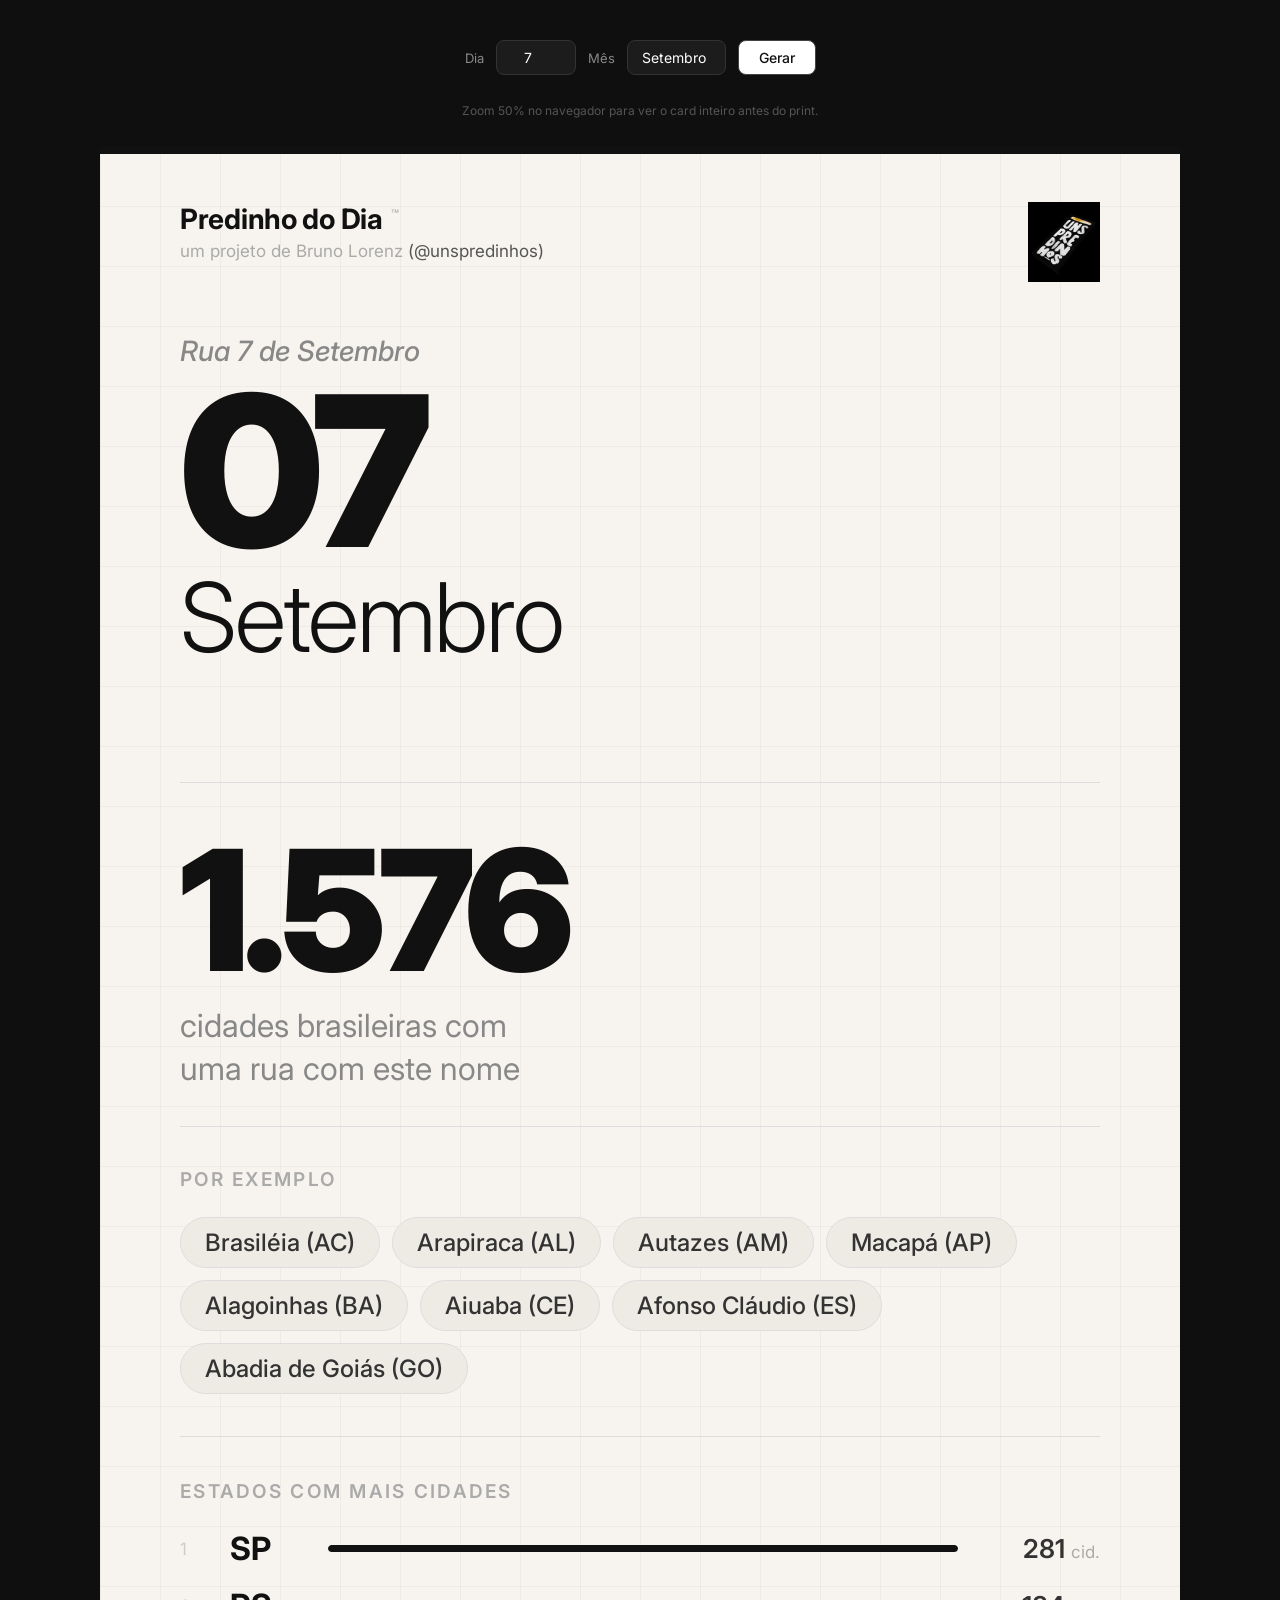
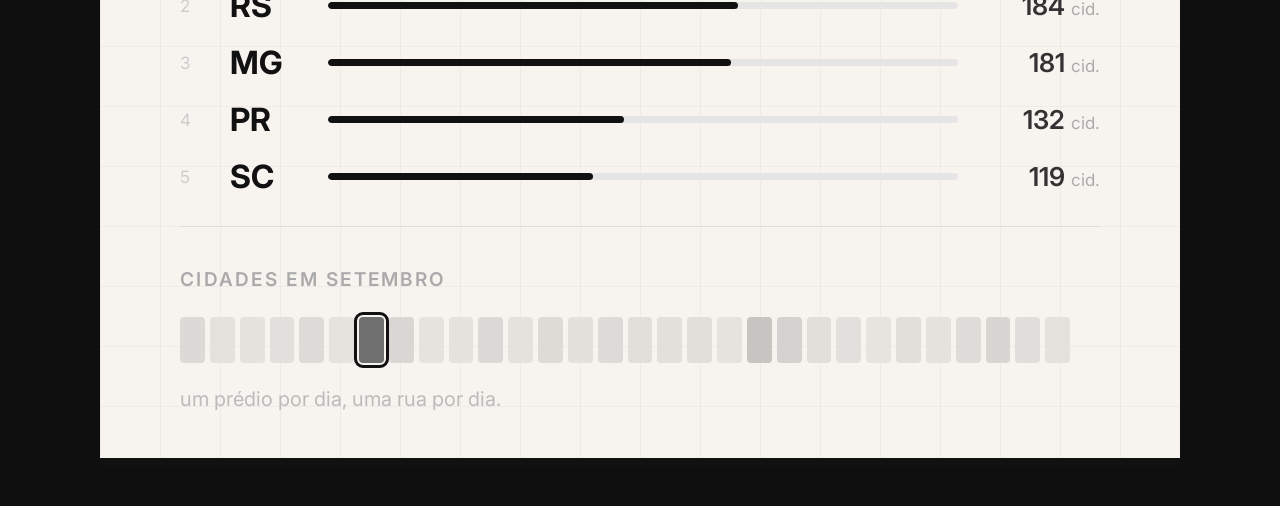
==== card/index.html @ d19208de "1ª versão do site" ====
<!DOCTYPE html>
<html lang="pt-BR">
<head>
<meta charset="UTF-8">
<meta name="viewport" content="width=device-width, initial-scale=1.0">
<title>Predinho do Dia — Card</title>
<link href="https://fonts.googleapis.com/css2?family=Inter:wght@300;400;500;600;700;900&display=swap" rel="stylesheet">
<style>
* { margin:0; padding:0; box-sizing:border-box; }
body {
  font-family: 'Inter', sans-serif;
  background: #0f0f0f;
  display: flex; flex-direction: column; align-items: center;
  padding: 40px 20px; min-height: 100vh; gap: 28px;
}
.controls {
  display: flex; gap: 12px; align-items: center; flex-wrap: wrap; justify-content: center;
}
.controls label { color: #888; font-size: 13px; }
.controls select, .controls input[type=number] {
  background: #1c1c1c; border: 1px solid #333; color: #fff;
  padding: 8px 14px; border-radius: 8px; font-size: 14px;
  font-family: 'Inter', sans-serif; cursor: pointer; appearance: none;
}
.controls input[type=number] { width: 80px; text-align: center; }
.hint { color: #555; font-size: 12px; text-align: center; }

#card {
  width: 1080px; height: 1920px;
  background: #f7f4ef;
  position: relative; overflow: hidden;
  transform-origin: top center; flex-shrink: 0;
}
#card::before {
  content: ''; position: absolute; inset: 0;
  background-image:
    linear-gradient(rgba(0,0,0,0.035) 1px, transparent 1px),
    linear-gradient(90deg, rgba(0,0,0,0.035) 1px, transparent 1px);
  background-size: 60px 60px; pointer-events: none;
}
.accent { position: absolute; left:0; right:0; height:8px; background:#111; }
.divider { position: absolute; left:80px; right:80px; height:1px; background:#ddd; }

.card-header { position: absolute; top:56px; left:80px; right:80px; }
.card-brand {
  display: flex; align-items: flex-start;
  justify-content: space-between; margin-bottom: 52px;
}
.card-brand-title { font-size:28px; font-weight:700; color:#111; letter-spacing:-0.01em; }
.card-brand-title sup { font-size:13px; font-weight:400; color:#aaa; vertical-align:super; margin-left:2px; }
.card-brand-sub { font-size:17px; font-weight:400; color:#aaa; margin-top:5px; }
.card-brand-sub span { color:#555; }
.card-logo { width:72px; height:80px; object-fit:contain; }

.card-street-name { font-size:28px; font-weight:500; font-style:italic; color:#888; margin-bottom:14px; }
.card-date-number { font-size:210px; font-weight:900; color:#111; line-height:0.85; letter-spacing:-0.04em; }
.card-date-month { font-size:96px; font-weight:300; color:#111; letter-spacing:-0.02em; line-height:1; margin-top:8px; }

.card-hero { position:absolute; left:80px; right:80px; }
.card-hero-number { font-size:168px; font-weight:900; color:#111; line-height:1; letter-spacing:-0.04em; }
.card-hero-label { font-size:32px; font-weight:400; color:#888; margin-top:10px; line-height:1.35; }

.st { font-size:19px; font-weight:600; color:#aaa; letter-spacing:0.12em; text-transform:uppercase; margin-bottom:26px; }

.card-cities { position:absolute; left:80px; right:80px; }
.card-city-tags { display:flex; flex-wrap:wrap; gap:12px; }
.card-city-tag {
  background:#eeebe4; border:1px solid #ddd; border-radius:40px;
  padding:10px 24px; font-size:24px; font-weight:500; color:#333; white-space:nowrap;
}

.card-bars { position:absolute; left:80px; right:80px; }
.card-uf-row { display:flex; align-items:center; margin-bottom:18px; gap:22px; }
.card-uf-rank { font-size:17px; font-weight:400; color:#ccc; width:28px; flex-shrink:0; }
.card-uf-name { font-size:32px; font-weight:700; color:#111; width:76px; flex-shrink:0; }
.card-uf-bar-wrap { flex:1; height:7px; background:#e5e5e5; border-radius:4px; overflow:hidden; }
.card-uf-bar { height:100%; background:#111; border-radius:4px; }
.card-uf-count { font-size:26px; font-weight:600; color:#333; width:120px; text-align:right; flex-shrink:0; }
.card-uf-unit { font-size:17px; font-weight:400; color:#aaa; }

.card-heat { position:absolute; left:80px; right:80px; }
.card-heat-grid { display:grid; gap:5px; }
.card-heat-cell { border-radius:4px; }
.card-heat-cell.today { outline:3px solid #111; outline-offset:2px; }

.card-footer {
  position:absolute; bottom:52px; left:80px; right:80px;
  display:flex; align-items:center; justify-content:space-between;
}
.card-footer-text { font-size:20px; color:#bbb; font-weight:400; line-height:1.5; }
</style>
</head>
<body>

<div class="controls">
  <label>Dia</label>
  <input type="number" id="inputDay" min="1" max="31" value="7">
  <label>Mês</label>
  <select id="inputMonth">
    <option value="1">Janeiro</option><option value="2">Fevereiro</option>
    <option value="3">Março</option><option value="4">Abril</option>
    <option value="5">Maio</option><option value="6">Junho</option>
    <option value="7">Julho</option><option value="8">Agosto</option>
    <option value="9" selected>Setembro</option><option value="10">Outubro</option>
    <option value="11">Novembro</option><option value="12">Dezembro</option>
  </select>
  <button onclick="updateCard()" style="background:#fff;border:1px solid #444;color:#111;padding:8px 20px;border-radius:8px;font-size:14px;font-family:Inter,sans-serif;cursor:pointer;font-weight:500;">Gerar</button>
</div>
<p class="hint">Zoom 50% no navegador para ver o card inteiro antes do print.</p>

<div id="card">
  <div class="accent" style="top:0;"></div>

  <div class="card-header">
    <div class="card-brand">
      <div>
        <div class="card-brand-title">Predinho do Dia <sup>™</sup></div>
        <div class="card-brand-sub">um projeto de Bruno Lorenz <span>(@unspredinhos)</span></div>
      </div>
      <img class="card-logo" src="[data-uri]" alt="logo">
    </div>
    <div class="card-street-name" id="cardStreetName"></div>
    <div class="card-date-number" id="cardDateNum">07</div>
    <div class="card-date-month" id="cardDateMonth">Setembro</div>
  </div>

  <div class="divider" style="top:636px;"></div>

  <div class="card-hero" style="top:680px;">
    <div class="card-hero-number" id="cardCities">0</div>
    <div class="card-hero-label">cidades brasileiras com<br>uma rua com este nome</div>
  </div>

  <div class="divider" style="top:980px;"></div>

  <div class="card-cities" style="top:1022px;">
    <div class="st">por exemplo</div>
    <div class="card-city-tags" id="cardCityTags"></div>
  </div>

  <div class="divider" style="top:1290px;"></div>

  <div class="card-bars" style="top:1334px;">
    <div class="st">estados com mais cidades</div>
    <div id="cardTop5"></div>
  </div>

  <div class="divider" style="top:1680px;"></div>

  <div class="card-heat" style="top:1722px;">
    <div class="st" id="cardHeatTitle"></div>
    <div class="card-heat-grid" id="cardHeat" style="grid-template-columns:repeat(31,1fr);"></div>
  </div>

  <div class="card-footer">
    <div class="card-footer-text">um prédio por dia, uma rua por dia.</div>
  </div>

  <div class="accent" style="bottom:0;"></div>
</div>

<script>
const CARD_DATA = {"days":{"01-01":{"c":162,"u":[["MG",27],["SP",17],["PA",14],["BA",12],["GO",10]],"s":["Feijó (AC)","Girau do Ponciano (AL)","Itacoatiara (AM)","Macapá (AP)","Belo Campo (BA)","Caucaia (CE)","Guarapari (ES)","Aparecida de Goiânia (GO)"]},"02-01":{"c":19,"u":[["PA",3],["PE",3],["RJ",3],["BA",2],["AL",1]],"s":["Porto de Pedras (AL)","Salvador (BA)","Serra (ES)","Aparecida de Goiânia (GO)","Aparecida do Taboado (MS)","Cuiabá (MT)","Ananindeua (PA)","Arcoverde (PE)"]},"03-01":{"c":13,"u":[["SC",3],["SP",2],["CE",1],["GO",1],["MA",1]],"s":["Jardim (CE)","Aparecida de Goiânia (GO)","São Luís (MA)","Cuiabá (MT)","Parnaíba (PI)","Santo Antônio da Platina (PR)","Rio de Janeiro (RJ)","Brusque (SC)"]},"04-01":{"c":7,"u":[["CE",1],["ES",1],["MA",1],["MT",1],["RJ",1]],"s":["Fortaleza (CE)","Vitória (ES)","São Luís (MA)","Cuiabá (MT)","Quissamã (RJ)","Santiago (RS)","Nossa Senhora do Socorro (SE)"]},"05-01":{"c":15,"u":[["RJ",3],["RS",2],["SP",2],["AM",1],["BA",1]],"s":["Manaus (AM)","Salvador (BA)","Sanclerlândia (GO)","São Luís (MA)","Belo Horizonte (MG)","Cuiabá (MT)","Arcoverde (PE)","Campos dos Goytacazes (RJ)"]},"06-01":{"c":39,"u":[["PE",5],["SC",5],["SP",5],["MG",4],["RN",4]],"s":["Arapiraca (AL)","Rio Preto da Eva (AM)","Salvador (BA)","Fortaleza (CE)","Vila Velha (ES)","Jussara (GO)","Benedito Leite (MA)","Ipatinga (MG)"]},"07-01":{"c":18,"u":[["PA",4],["SC",3],["SP",2],["BA",1],["CE",1]],"s":["Salvador (BA)","Fortaleza (CE)","Goiânia (GO)","Araxá (MG)","Barcarena (PA)","Prata (PB)","Recife (PE)","Picos (PI)"]},"08-01":{"c":11,"u":[["BA",3],["PR",2],["SC",2],["CE",1],["MT",1]],"s":["Coribe (BA)","Cruz (CE)","Cuiabá (MT)","Manoel Ribas (PR)","São Francisco de Itabapoana (RJ)","Blumenau (SC)","São Paulo (SP)"]},"09-01":{"c":21,"u":[["RJ",4],["PE",3],["BA",2],["MG",2],["PA",2]],"s":["Salvador (BA)","Guaraciaba do Norte (CE)","Vitória (ES)","São Miguel do Passa Quatro (GO)","Centralina (MG)","Cuiabá (MT)","Belém (PA)","Bezerros (PE)"]},"10-01":{"c":20,"u":[["PA",4],["BA",3],["PE",3],["SC",2],["AC",1]],"s":["Rio Branco (AC)","Buritirama (BA)","Fortaleza (CE)","Benedito Leite (MA)","São Pedro da União (MG)","Ananindeua (PA)","Conde (PB)","Jaboatão dos Guararapes (PE)"]},"11-01":{"c":7,"u":[["AM",1],["BA",1],["CE",1],["ES",1],["GO",1]],"s":["Manaus (AM)","Salvador (BA)","Santana do Cariri (CE)","Vitória (ES)","Goiânia (GO)","Várzea (PB)","São Gonçalo (RJ)"]},"12-01":{"c":17,"u":[["GO",3],["PA",2],["RJ",2],["RS",2],["SC",2]],"s":["Salvador (BA)","Aloândia (GO)","Barcarena (PA)","Recife (PE)","Japeri (RJ)","Natal (RN)","Lagoa Vermelha (RS)","Joinville (SC)"]},"13-01":{"c":9,"u":[["RS",3],["MG",2],["SP",2],["PA",1],["TO",1]],"s":["Almenara (MG)","Castanhal (PA)","Parobé (RS)","Osasco (SP)","Araguaína (TO)"]},"14-01":{"c":10,"u":[["CE",2],["AM",1],["AP",1],["BA",1],["GO",1]],"s":["Manaus (AM)","Santana (AP)","Alagoinhas (BA)","Cruz (CE)","Aparecida de Goiânia (GO)","São José da Lapa (MG)","Ananindeua (PA)","Bom Retiro (SC)"]},"15-01":{"c":22,"u":[["PE",4],["BA",3],["MG",2],["PA",2],["PB",2]],"s":["Manaus (AM)","Palmeiras (BA)","Anápolis (GO)","Lima Campos (MA)","Governador Valadares (MG)","Nova Xavantina (MT)","Belém (PA)","João Pessoa (PB)"]},"16-01":{"c":4,"u":[["BA",1],["CE",1],["GO",1],["MA",1]],"s":["Salvador (BA)","Fortaleza (CE)","Cristalina (GO)","Caxias (MA)"]},"17-01":{"c":9,"u":[["PI",2],["SC",2],["AL",1],["GO",1],["MT",1]],"s":["Maceió (AL)","Aparecida de Goiânia (GO)","Várzea Grande (MT)","Recife (PE)","Ipiranga do Piauí (PI)","Blumenau (SC)","Araguaína (TO)"]},"18-01":{"c":9,"u":[["RJ",2],["SC",2],["AM",1],["BA",1],["MA",1]],"s":["Iranduba (AM)","Salvador (BA)","São Luís (MA)","Itaguaí (RJ)","Porto Velho (RO)","Herval (RS)","Florianópolis (SC)"]},"19-01":{"c":8,"u":[["SP",2],["AM",1],["BA",1],["CE",1],["RS",1]],"s":["Manaus (AM)","Canudos (BA)","Fortaleza (CE)","Nova Roma do Sul (RS)","Criciúma (SC)","Aracaju (SE)","Praia Grande (SP)"]},"20-01":{"c":45,"u":[["SP",9],["MG",5],["PE",4],["RJ",4],["SC",4]],"s":["Rio Branco (AC)","Pindaí (BA)","Fortaleza (CE)","Vitória (ES)","Americano do Brasil (GO)","Codó (MA)","Ipatinga (MG)","Mãe do Rio (PA)"]},"21-01":{"c":7,"u":[["BA",1],["CE",1],["PE",1],["PI",1],["RN",1]],"s":["Salvador (BA)","Fortaleza (CE)","Arcoverde (PE)","Floriano (PI)","Natal (RN)","Ijuí (RS)","Pomerode (SC)"]},"22-01":{"c":7,"u":[["SP",2],["CE",1],["GO",1],["MA",1],["PA",1]],"s":["Icapuí (CE)","Quirinópolis (GO)","São Luís (MA)","Marituba (PA)","Paulo Frontin (PR)","São Paulo (SP)"]},"23-01":{"c":9,"u":[["BA",2],["AM",1],["CE",1],["GO",1],["PA",1]],"s":["Silves (AM)","Brumado (BA)","Fortaleza (CE)","Goiânia (GO)","Paragominas (PA)","Magé (RJ)","Formigueiro (RS)","Guaratinguetá (SP)"]},"24-01":{"c":18,"u":[["PI",3],["AC",2],["AM",2],["CE",2],["PA",2]],"s":["Rio Branco (AC)","Parintins (AM)","Salvador (BA)","Caucaia (CE)","Pacajá (PA)","Altos (PI)","Campos dos Goytacazes (RJ)","Porto Velho (RO)"]},"25-01":{"c":44,"u":[["SP",23],["CE",3],["SC",3],["PR",2],["RJ",2]],"s":["Rio Branco (AC)","Apuiarés (CE)","Colatina (ES)","Goiânia (GO)","Paraisópolis (MG)","Campo Grande (MS)","Belém (PA)","Cuité (PB)"]},"26-01":{"c":16,"u":[["PI",4],["PE",3],["RJ",3],["CE",1],["GO",1]],"s":["Santana do Acaraú (CE)","Aparecida de Goiânia (GO)","Altamira (PA)","Cabo de Santo Agostinho (PE)","Barra D'Alcântara (PI)","Campos dos Goytacazes (RJ)","Lajeado (RS)","Faxinal dos Guedes (SC)"]},"27-01":{"c":13,"u":[["PE",3],["RS",3],["BA",1],["CE",1],["GO",1]],"s":["Salvador (BA)","Fortaleza (CE)","Goiânia (GO)","Pedro Leopoldo (MG)","Caruaru (PE)","Valença (RJ)","Jaguarão (RS)","Blumenau (SC)"]},"28-01":{"c":10,"u":[["RS",2],["BA",1],["MG",1],["PA",1],["PB",1]],"s":["Salvador (BA)","Divinópolis (MG)","Castanhal (PA)","Puxinanã (PB)","Recife (PE)","Apucarana (PR)","São Gonçalo (RJ)","Giruá (RS)"]},"29-01":{"c":10,"u":[["SP",4],["PE",2],["BA",1],["ES",1],["PR",1]],"s":["Feira de Santana (BA)","Apiacá (ES)","Arcoverde (PE)","Piraquara (PR)","Rio de Janeiro (RJ)","Campinas (SP)"]},"30-01":{"c":2,"u":[["MG",1],["PR",1]],"s":["Governador Valadares (MG)","União da Vitória (PR)"]},"31-01":{"c":15,"u":[["RS",3],["PA",2],["PI",2],["RJ",2],["CE",1]],"s":["Fortaleza (CE)","Ivolândia (GO)","São Domingos do Maranhão (MA)","Santa Luzia (MG)","Belém (PA)","Sirinhaém (PE)","Arraial (PI)","Nova Iguaçu (RJ)"]},"01-02":{"c":9,"u":[["SE",2],["AM",1],["GO",1],["MG",1],["PE",1]],"s":["Tabatinga (AM)","Goiﾃ｢nia (GO)","Sﾃ｣o Francisco do Glﾃｳria (MG)","Arcoverde (PE)","Nova Santa Rosa (PR)","Maricﾃ｡ (RJ)","Gracho Cardoso (SE)","Assis (SP)"]},"02-02":{"c":36,"u":[["BA",5],["PA",4],["PI",4],["RJ",4],["SP",4]],"s":["Arapiraca (AL)","Candeias (BA)","Itapajﾃｩ (CE)","Vila Velha (ES)","Goiﾃ｢nia (GO)","Caxias (MA)","Governador Valadares (MG)","Ananindeua (PA)"]},"03-02":{"c":4,"u":[["AM",1],["MG",1],["PA",1],["RJ",1]],"s":["Iranduba (AM)","Guapﾃｩ (MG)","Benevides (PA)","Sﾃ｣o Pedro da Aldeia (RJ)"]},"04-02":{"c":16,"u":[["PE",5],["RJ",3],["SC",3],["SP",2],["ES",1]],"s":["Serra (ES)","Aparecida de Goiania (GO)","Arcoverde (PE)","Itaborai (RJ)","Natal (RN)","Blumenau (SC)","Dois Corregos (SP)"]},"05-02":{"c":11,"u":[["CE",2],["PE",2],["PR",2],["AM",1],["BA",1]],"s":["Manaus (AM)","Salvador (BA)","Forquilha (CE)","Alvinﾃｳpolis (MG)","Arcoverde (PE)","Clevelﾃ｢ndia (PR)","Belford Roxo (RJ)","Campinas (SP)"]},"06-02":{"c":10,"u":[["ES",2],["PE",2],["RJ",2],["RS",2],["AL",1]],"s":["Olho d'ﾃ“ua das Flores (AL)","Cariacica (ES)","Aparecida de Goiania (GO)","Arcoverde (PE)","Japeri (RJ)","Sapiranga (RS)"]},"07-02":{"c":8,"u":[["SP",4],["ES",1],["GO",1],["PE",1],["SC",1]],"s":["Cariacica (ES)","Aparecida de Goiania (GO)","Rio Formoso (PE)","Rio do Campo (SC)","Assis (SP)"]},"08-02":{"c":4,"u":[["BA",1],["MS",1],["PE",1],["SP",1]],"s":["Salvador (BA)","ﾃ“ua Clara (MS)","Recife (PE)","Santo Andrﾃｩ (SP)"]},"09-02":{"c":9,"u":[["PA",2],["RS",2],["GO",1],["PB",1],["PR",1]],"s":["Ipora (GO)","Rondon do Parﾃ｡ (PA)","Piancﾃｳ (PB)","Clevelandia (PR)","Natal (RN)","Igrejinha (RS)","Hortolandia (SP)"]},"10-02":{"c":11,"u":[["RJ",3],["SC",2],["CE",1],["GO",1],["PA",1]],"s":["Fortaleza (CE)","Niquelandia (GO)","Belem (PA)","Rio de Janeiro (RJ)","Viamao (RS)","Jose Boiteux (SC)","Cubatﾃ｣o (SP)","Sﾃ｣o Bento do Tocantins (TO)"]},"11-02":{"c":17,"u":[["PA",3],["SC",3],["PR",2],["RJ",2],["AC",1]],"s":["Rio Branco (AC)","Salvador (BA)","Campo Grande (MS)","Belem (PA)","Recife (PE)","Amarante (PI)","Araucﾃ｡ria (PR)","Rio de Janeiro (RJ)"]},"12-02":{"c":10,"u":[["PA",2],["SP",2],["AL",1],["BA",1],["RJ",1]],"s":["Olho dagua das Flores (AL)","Salvador (BA)","Belem (PA)","Rio de Janeiro (RJ)","Chapada (RS)","Taiﾃｳ (SC)","Nossa Senhora do Socorro (SE)","Campinas (SP)"]},"13-02":{"c":14,"u":[["SP",3],["BA",2],["MG",2],["RO",2],["AM",1]],"s":["Manaus (AM)","Irecﾃｪ (BA)","Vitoria (ES)","Betim (MG)","Naviraﾃｭ (MS)","Candeias do Jamari (RO)","Nossa Senhora do Socorro (SE)","Guaratingueta (SP)"]},"14-02":{"c":8,"u":[["SC",2],["AL",1],["PA",1],["RJ",1],["SE",1]],"s":["Delmiro Gouveia (AL)","Ananindeua (PA)","Niteroi (RJ)","Itapiranga (SC)","Nossa Senhora do Socorro (SE)","Torre de Pedra (SP)","Paraiso do Tocantins (TO)"]},"15-02":{"c":10,"u":[["PE",3],["SC",2],["AM",1],["BA",1],["MG",1]],"s":["Itamarati (AM)","Salvador (BA)","Santos Dumont (MG)","Alianca (PE)","Cornelio Procopio (PR)","Porto Alegre (RS)","Criciuma (SC)"]},"16-02":{"c":3,"u":[["BA",1],["MA",1],["RS",1]],"s":["Salvador (BA)","Caxias (MA)","Cachoeirinha (RS)"]},"17-02":{"c":10,"u":[["RJ",3],["SC",3],["BA",1],["ES",1],["RS",1]],"s":["Salvador (BA)","Itaguacu (ES)","Duque de Caxias (RJ)","Viamao (RS)","Iﾃｧara (SC)","Sao Bernardo do Campo (SP)"]},"18-02":{"c":13,"u":[["SP",5],["BA",2],["AC",1],["AM",1],["MA",1]],"s":["Rio Branco (AC)","Ipixuna (AM)","Boa Vista do Tupim (BA)","Codﾃｳ (MA)","Olinda (PE)","Rio de Janeiro (RJ)","Piratuba (SC)","Guarulhos (SP)"]},"19-02":{"c":13,"u":[["SP",4],["RJ",3],["RS",3],["PA",2],["BA",1]],"s":["Salvador (BA)","Belem (PA)","Belford Roxo (RJ)","Chapada (RS)","Osasco (SP)"]},"20-02":{"c":12,"u":[["PA",4],["BA",1],["GO",1],["MA",1],["PE",1]],"s":["Salvador (BA)","Itumbiara (GO)","Barreirinhas (MA)","Barcarena (PA)","Recife (PE)","Fenix (PR)","Duque de Caxias (RJ)","Dom Pedrito (RS)"]},"21-02":{"c":12,"u":[["SP",3],["PE",2],["RJ",2],["SC",2],["BA",1]],"s":["Salvador (BA)","Betim (MG)","Campina Grande (PB)","Jaboatao dos Guararapes (PE)","Nova Iguaﾃｧu (RJ)","Blumenau (SC)","Hortolﾃ｢ndia (SP)"]},"22-02":{"c":9,"u":[["SP",3],["CE",2],["AM",1],["BA",1],["MG",1]],"s":["Manaus (AM)","Salvador (BA)","Campos Sales (CE)","Andradas (MG)","Japeri (RJ)","Santa Maria da Serra (SP)"]},"23-02":{"c":2,"u":[["AM",1],["BA",1]],"s":["Manaus (AM)","Salvador (BA)"]},"24-02":{"c":31,"u":[["SP",12],["RS",6],["BA",4],["RJ",3],["MG",2]],"s":["Caraibas (BA)","Cassia (MG)","Bonito (MS)","Jaboatao dos Guararapes (PE)","Campos dos Goytacazes (RJ)","Arroio do Sal (RS)","Barretos (SP)"]},"25-02":{"c":13,"u":[["BA",4],["RS",3],["MA",2],["AC",1],["RJ",1]],"s":["Rio Branco (AC)","Dias d'avila (BA)","Pindare-Mirim (MA)","Campos dos Goytacazes (RJ)","Gravataﾃｭ (RS)","Ascurra (SC)","Sﾃ｣o Paulo (SP)"]},"26-02":{"c":4,"u":[["BA",1],["MG",1],["RJ",1],["RN",1]],"s":["Salvador (BA)","Piedade do Rio Grande (MG)","Rio de Janeiro (RJ)","Natal (RN)"]},"27-02":{"c":2,"u":[["PI",1],["SC",1]],"s":["Aroazes (PI)","Xanxerﾃｪ (SC)"]},"28-02":{"c":17,"u":[["RS",7],["SP",6],["MG",1],["PE",1],["PI",1]],"s":["Dionisio (MG)","Arcoverde (PE)","Elesbﾃ｣o Veloso (PI)","Rio de Janeiro (RJ)","Cerro Largo (RS)","Campinas (SP)"]},"29-02":{"c":3,"u":[["PI",1],["RN",1],["SC",1]],"s":["Teresina (PI)","Macaiba (RN)","Icara (SC)"]},"01-03":{"c":91,"u":[["MG",35],["RS",9],["PE",7],["RJ",7],["SP",6]],"s":["Rio Branco (AC)","Coruripe (AL)","Anori (AM)","Itabuna (BA)","Fortaleza (CE)","Vitória (ES)","Goiânia (GO)","Santa Inês (MA)"]},"02-03":{"c":14,"u":[["BA",2],["MG",2],["SC",2],["SP",2],["MA",1]],"s":["Cairu (BA)","Boa Vista do Gurupi (MA)","Betim (MG)","Campo Grande (MS)","Ananindeua (PA)","Olinda (PE)","Miguel Alves (PI)","Rio de Janeiro (RJ)"]},"03-03":{"c":17,"u":[["SP",3],["CE",2],["MG",2],["PA",2],["PE",2]],"s":["Autazes (AM)","Campos Sales (CE)","São Mateus (ES)","Carbonita (MG)","Campo Grande (MS)","Canaã dos Carajás (PA)","Goiana (PE)","Magé (RJ)"]},"04-03":{"c":11,"u":[["SP",4],["RS",2],["AC",1],["BA",1],["MG",1]],"s":["Brasiléia (AC)","Salvador (BA)","Santa Luzia (MG)","Recife (PE)","Nova Iguaçu (RJ)","Nova Hartz (RS)","Guarulhos (SP)"]},"05-03":{"c":22,"u":[["GO",5],["RJ",4],["ES",3],["RS",2],["SP",2]],"s":["Rio do Pires (BA)","Anchieta (ES)","Caiapônia (GO)","Timóteo (MG)","Canaã dos Carajás (PA)","Água Branca (PI)","Piraí do Sul (PR)","Bom Jardim (RJ)"]},"06-03":{"c":17,"u":[["CE",3],["PE",3],["MG",2],["PA",2],["SP",2]],"s":["Horizonte (CE)","Guarapari (ES)","Aparecida de Goiânia (GO)","Cruzília (MG)","Igarapé-Miri (PA)","Gameleira (PE)","Missal (PR)","Piratini (RS)"]},"07-03":{"c":14,"u":[["RS",3],["AM",2],["MG",2],["SP",2],["BA",1]],"s":["Manaus (AM)","Salvador (BA)","Caucaia (CE)","Ouro Fino (MG)","Morretes (PR)","Rio de Janeiro (RJ)","Arroio do Sal (RS)","Nossa Senhora do Socorro (SE)"]},"08-03":{"c":71,"u":[["RS",15],["SP",14],["MG",10],["SC",9],["PA",4]],"s":["Rio Branco (AC)","Arapiraca (AL)","Pintadas (BA)","Fortaleza (CE)","Cariacica (ES)","Goiânia (GO)","Bandeira do Sul (MG)","Naviraí (MS)"]},"09-03":{"c":16,"u":[["MG",3],["MA",2],["RJ",2],["RS",2],["SP",2]],"s":["Salvador (BA)","Paulino Neves (MA)","Campanha (MG)","Barcarena (PA)","Recife (PE)","Duque de Caxias (RJ)","Morro Reuter (RS)","Joinville (SC)"]},"10-03":{"c":15,"u":[["SP",4],["RJ",2],["CE",1],["GO",1],["MA",1]],"s":["Fortaleza (CE)","Anápolis (GO)","São Luís (MA)","Ouro Preto (MG)","Cuiabá (MT)","Cortês (PE)","Capitão de Campos (PI)","Morretes (PR)"]},"11-03":{"c":8,"u":[["AC",1],["MG",1],["PA",1],["PE",1],["PR",1]],"s":["Rio Branco (AC)","Januária (MG)","Canaã dos Carajás (PA)","Jupi (PE)","Maringá (PR)","Goianinha (RN)","Ibirama (SC)","Bebedouro (SP)"]},"12-03":{"c":15,"u":[["SP",4],["MG",2],["PE",2],["AM",1],["BA",1]],"s":["Manaus (AM)","Salvador (BA)","Fortaleza (CE)","Fortaleza de Minas (MG)","Olinda (PE)","Parnaíba (PI)","Natal (RN)","Rosário do Catete (SE)"]},"13-03":{"c":32,"u":[["PI",4],["SP",4],["BA",2],["MA",2],["MG",2]],"s":["Nova Olinda do Norte (AM)","Cachoeira (BA)","Vitória (ES)","Iporá (GO)","Imperatriz (MA)","Betim (MG)","Ananindeua (PA)","Recife (PE)"]},"14-03":{"c":20,"u":[["PA",9],["MA",2],["SP",2],["BA",1],["GO",1]],"s":["Salvador (BA)","Niquelândia (GO)","Santa Inês (MA)","Ladário (MS)","Primavera do Leste (MT)","Ananindeua (PA)","Recife (PE)","Foz do Iguaçu (PR)"]},"15-03":{"c":26,"u":[["PA",4],["RJ",4],["AM",2],["BA",2],["MG",2]],"s":["Coari (AM)","Paulo Afonso (BA)","Aparecida de Goiânia (GO)","São Luís (MA)","Betim (MG)","Belém (PA)","Recife (PE)","Cristalândia do Piauí (PI)"]},"16-03":{"c":14,"u":[["GO",3],["MG",3],["BA",1],["PA",1],["PE",1]],"s":["Salvador (BA)","Iporá (GO)","Betim (MG)","Bragança (PA)","Jaboatão dos Guararapes (PE)","Betânia do Piauí (PI)","Campo Mourão (PR)","Petrópolis (RJ)"]},"17-03":{"c":12,"u":[["SP",2],["AC",1],["AM",1],["GO",1],["MG",1]],"s":["Rio Branco (AC)","Manaus (AM)","Goiânia (GO)","Timóteo (MG)","Ladário (MS)","Almeirim (PA)","Arcoverde (PE)","Natal (RN)"]},"18-03":{"c":14,"u":[["PA",3],["SC",2],["SP",2],["AM",1],["BA",1]],"s":["Manaus (AM)","Salvador (BA)","Várzea Grande (MT)","Barcarena (PA)","Picuí (PB)","Recife (PE)","Tibagi (PR)","Campo Alegre (SC)"]},"19-03":{"c":49,"u":[["SP",8],["MG",7],["PA",4],["RS",4],["CE",3]],"s":["Macapá (AP)","Capela do Alto Alegre (BA)","Crateús (CE)","Alto Parnaíba (MA)","Alto Rio Doce (MG)","Confresa (MT)","Acará (PA)","Camalaú (PB)"]},"20-03":{"c":49,"u":[["RS",32],["RJ",3],["SC",3],["PA",2],["PI",2]],"s":["Rio Branco (AC)","Salvador (BA)","Goiânia (GO)","Sorriso (MT)","Belém (PA)","Miguel Alves (PI)","Congonhinhas (PR)","Campos dos Goytacazes (RJ)"]},"21-03":{"c":30,"u":[["SP",20],["BA",2],["GO",1],["MA",1],["MS",1]],"s":["Lapão (BA)","Goiânia (GO)","Alto Alegre do Pindaré (MA)","Campo Grande (MS)","Telêmaco Borba (PR)","Japeri (RJ)","Ipueira (RN)","Canoas (RS)"]},"22-03":{"c":17,"u":[["SP",4],["PA",3],["BA",2],["PE",2],["RS",2]],"s":["Manaus (AM)","Botuporã (BA)","Sooretama (ES)","Belém (PA)","Arcoverde (PE)","Campina Grande do Sul (PR)","Duque de Caxias (RJ)","Paraí (RS)"]},"23-03":{"c":10,"u":[["SC",3],["BA",1],["CE",1],["GO",1],["MA",1]],"s":["Salvador (BA)","Fortaleza (CE)","Aparecida de Goiânia (GO)","São Luís (MA)","Recife (PE)","Natal (RN)","Florianópolis (SC)","Araçatuba (SP)"]},"24-03":{"c":17,"u":[["RS",5],["CE",3],["BA",2],["SP",2],["GO",1]],"s":["Paratinga (BA)","Caucaia (CE)","Goiânia (GO)","Caxias (MA)","Além Paraíba (MG)","Parauapebas (PA)","Duque de Caxias (RJ)","Arroio Grande (RS)"]},"25-03":{"c":65,"u":[["SP",14],["CE",7],["PA",7],["RS",7],["GO",4]],"s":["Rio Branco (AC)","Campo Alegre (AL)","Manaus (AM)","Alagoinhas (BA)","Fortaleza (CE)","Cachoeiro de Itapemirim (ES)","Aparecida de Goiânia (GO)","Iturama (MG)"]},"26-03":{"c":18,"u":[["SP",7],["PE",2],["RJ",2],["RS",2],["AM",1]],"s":["Manaus (AM)","Salvador (BA)","Fortaleza (CE)","Canaã dos Carajás (PA)","Arcoverde (PE)","Nova Santa Rosa (PR)","Nova Friburgo (RJ)","Lindolfo Collor (RS)"]},"27-03":{"c":15,"u":[["SP",5],["PA",2],["CE",1],["MA",1],["MG",1]],"s":["Fortaleza (CE)","Poção de Pedras (MA)","Estrela do Indaiá (MG)","Ananindeua (PA)","Olinda (PE)","Rio de Janeiro (RJ)","Touros (RN)","Canoas (RS)"]},"28-03":{"c":14,"u":[["RS",3],["SP",3],["PA",2],["RJ",2],["BA",1]],"s":["Salvador (BA)","Fortaleza (CE)","Tangará da Serra (MT)","Belém (PA)","Barras (PI)","Campos dos Goytacazes (RJ)","Canoas (RS)","Dobrada (SP)"]},"29-03":{"c":15,"u":[["SP",3],["GO",2],["SC",2],["AL",1],["AM",1]],"s":["Maceió (AL)","Manaus (AM)","Salvador (BA)","Fortaleza (CE)","Aparecida de Goiânia (GO)","Monte Sião (MG)","Curitiba (PR)","São João de Meriti (RJ)"]},"30-03":{"c":18,"u":[["BA",3],["GO",2],["MG",2],["SC",2],["SP",2]],"s":["Luís Eduardo Magalhães (BA)","Fortaleza (CE)","Aparecida de Goiânia (GO)","Pinheiro (MA)","Januária (MG)","Benevides (PA)","Catende (PE)","Marechal Cândido Rondon (PR)"]},"31-03":{"c":256,"u":[["SP",43],["MG",25],["SC",19],["BA",18],["PA",18]],"s":["Rio Branco (AC)","Arapiraca (AL)","Barreirinha (AM)","Macapá (AP)","Alcobaça (BA)","Alto Santo (CE)","Cariacica (ES)","Bela Vista de Goiás (GO)"]},"01-04":{"c":57,"u":[["MG",6],["PA",6],["RJ",5],["RS",5],["BA",4]],"s":["Rio Branco (AC)","Manaus (AM)","Barreiras (BA)","Fortaleza (CE)","Vila Velha (ES)","Aragoiânia (GO)","São Luís (MA)","Bambuí (MG)"]},"02-04":{"c":31,"u":[["MG",4],["SP",4],["PR",3],["CE",2],["GO",2]],"s":["Rio Branco (AC)","Fortaleza (CE)","Brasília (DF)","Anápolis (GO)","Bom Jesus das Selvas (MA)","Betim (MG)","Campo Grande (MS)","Ananindeua (PA)"]},"03-04":{"c":17,"u":[["SP",4],["RS",3],["GO",2],["MG",2],["SC",2]],"s":["Macapá (AP)","Salvador (BA)","Fortaleza (CE)","Vitória (ES)","Aurilândia (GO)","Araguari (MG)","Arroio Grande (RS)","Araranguá (SC)"]},"04-04":{"c":21,"u":[["SP",4],["PA",3],["GO",2],["RS",2],["AM",1]],"s":["Manaus (AM)","Pindaí (BA)","Maracanaú (CE)","Presidente Kennedy (ES)","Aparecida de Goiânia (GO)","Inocência (MS)","Novo Progresso (PA)","Coremas (PB)"]},"05-04":{"c":19,"u":[["PA",4],["SC",3],["BA",2],["RS",2],["TO",2]],"s":["Manaus (AM)","Anagé (BA)","Santa Inês (MA)","Contagem (MG)","Belém (PA)","Dom Expedito Lopes (PI)","Campo Magro (PR)","Porto Velho (RO)"]},"06-04":{"c":11,"u":[["ES",2],["MG",2],["BA",1],["CE",1],["MA",1]],"s":["Boquira (BA)","Cruz (CE)","Linhares (ES)","São Luís (MA)","Ibiraci (MG)","Santarém (PA)","Nova Iguaçu (RJ)","Indaial (SC)"]},"07-04":{"c":62,"u":[["SP",17],["SC",8],["BA",7],["MG",7],["RS",6]],"s":["Manaus (AM)","Canudos (BA)","Fortaleza (CE)","Vitória (ES)","Luziânia (GO)","Belo Horizonte (MG)","Bonito (MS)","Brasil Novo (PA)"]},"08-04":{"c":19,"u":[["SP",4],["RS",3],["BA",2],["MS",2],["RJ",2]],"s":["Maceió (AL)","Caém (BA)","Fortaleza (CE)","Corguinho (MS)","Cuiabá (MT)","Belém (PA)","Caaporã (PB)","Marechal Cândido Rondon (PR)"]},"09-04":{"c":25,"u":[["SC",5],["MG",3],["SP",3],["ES",2],["PE",2]],"s":["Manaus (AM)","Ecoporanga (ES)","Paulino Neves (MA)","Carrancas (MG)","Várzea Grande (MT)","Castanhal (PA)","João Pessoa (PB)","Arcoverde (PE)"]},"10-04":{"c":30,"u":[["RS",8],["SP",5],["BA",2],["ES",2],["GO",2]],"s":["Palmeira dos Índios (AL)","Camaçari (BA)","Fortaleza (CE)","Baixo Guandu (ES)","Aparecida de Goiânia (GO)","Betim (MG)","Marechal Cândido Rondon (PR)","Angra dos Reis (RJ)"]},"11-04":{"c":19,"u":[["RS",5],["CE",2],["MG",2],["PE",2],["SC",2]],"s":["Manaus (AM)","Campos Sales (CE)","Belo Horizonte (MG)","Coxim (MS)","Sirinhaém (PE)","São João da Canabrava (PI)","Ampére (PR)","Nova Iguaçu (RJ)"]},"12-04":{"c":18,"u":[["RS",6],["BA",2],["MG",2],["RJ",2],["AC",1]],"s":["Rio Branco (AC)","Santana (AP)","Mundo Novo (BA)","Fortaleza (CE)","Aparecida de Goiânia (GO)","Juatuba (MG)","Bonito (PE)","Quatis (RJ)"]},"13-04":{"c":17,"u":[["SP",3],["CE",2],["ES",2],["RJ",2],["RS",2]],"s":["Salvador (BA)","Caucaia (CE)","Conceição da Barra (ES)","Goiânia (GO)","Campo Grande (MS)","Pacajá (PA)","Toledo (PR)","Belford Roxo (RJ)"]},"14-04":{"c":25,"u":[["SP",6],["MA",3],["RJ",3],["MG",2],["PA",2]],"s":["Baturité (CE)","Linhares (ES)","Inhumas (GO)","Codó (MA)","Divinópolis (MG)","Belém (PA)","Floriano (PI)","Mangaratiba (RJ)"]},"15-04":{"c":12,"u":[["RS",3],["SC",2],["BA",1],["CE",1],["MG",1]],"s":["Salvador (BA)","Fortaleza (CE)","Belo Horizonte (MG)","Itupiranga (PA)","Recife (PE)","Volta Redonda (RJ)","Rodeio Bonito (RS)","Indaial (SC)"]},"16-04":{"c":16,"u":[["RS",5],["SP",3],["PA",2],["BA",1],["ES",1]],"s":["Salvador (BA)","Cariacica (ES)","Barcarena (PA)","Ipojuca (PE)","Maringá (PR)","Itaguaí (RJ)","Boa Vista do Cadeado (RS)","Itaiópolis (SC)"]},"17-04":{"c":15,"u":[["RS",4],["SP",3],["PA",2],["ES",1],["MA",1]],"s":["Conceição da Barra (ES)","Imperatriz (MA)","Belém (PA)","Cabedelo (PB)","Nova Iguaçu (RJ)","Porto Velho (RO)","Arroio do Padre (RS)","Joinville (SC)"]},"18-04":{"c":15,"u":[["SP",5],["BA",2],["MG",2],["SC",2],["AM",1]],"s":["Rio Preto da Eva (AM)","Antônio Cardoso (BA)","Vitória (ES)","Santa Luzia (MG)","Castanhal (PA)","Jaboatão dos Guararapes (PE)","Indaial (SC)","Bilac (SP)"]},"19-04":{"c":57,"u":[["PA",6],["RS",6],["SP",6],["AM",4],["ES",4]],"s":["Benjamin Constant (AM)","Luís Eduardo Magalhães (BA)","Fortaleza (CE)","Cariacica (ES)","Carutapera (MA)","Ipatinga (MG)","Angélica (MS)","Várzea Grande (MT)"]},"20-04":{"c":20,"u":[["MG",5],["PA",4],["SP",3],["PB",2],["CE",1]],"s":["Fortaleza (CE)","Goiânia (GO)","Lagoa Santa (MG)","Ananindeua (PA)","Campina Grande (PB)","Angelim (PE)","Santo Antônio da Platina (PR)","Rio de Janeiro (RJ)"]},"21-04":{"c":494,"u":[["SP",87],["MG",73],["RS",56],["GO",35],["PR",35]],"s":["Mâncio Lima (AC)","Arapiraca (AL)","Autazes (AM)","Santana (AP)","Alagoinhas (BA)","Bela Cruz (CE)","Alegre (ES)","Anápolis (GO)"]},"22-04":{"c":71,"u":[["SP",12],["BA",7],["SC",6],["GO",5],["PA",5]],"s":["Coari (AM)","Eunápolis (BA)","Barbalha (CE)","Linhares (ES)","Anápolis (GO)","Formosa da Serra Negra (MA)","Campo Belo (MG)","Campo Grande (MS)"]},"23-04":{"c":22,"u":[["RJ",4],["BA",3],["PA",3],["RS",2],["SP",2]],"s":["Floresta Azul (BA)","Fortaleza (CE)","Vitória (ES)","Goiânia (GO)","São Luís (MA)","Governador Valadares (MG)","Ponta Porã (MS)","Ananindeua (PA)"]},"24-04":{"c":16,"u":[["SP",5],["SC",4],["AL",3],["PI",1],["PR",1]],"s":["Coité do Nóia (AL)","Teresina (PI)","Querência do Norte (PR)","São João de Meriti (RJ)","Novo Cabrais (RS)","Indaial (SC)","Bragança Paulista (SP)"]},"25-04":{"c":22,"u":[["RS",4],["SP",4],["CE",2],["GO",2],["PA",2]],"s":["Pindaí (BA)","Fortaleza (CE)","Vitória (ES)","Aparecida de Goiânia (GO)","Imperatriz (MA)","Várzea Grande (MT)","Curuá (PA)","Ipubi (PE)"]},"26-04":{"c":19,"u":[["SC",5],["SP",4],["MG",2],["RS",2],["BA",1]],"s":["Salvador (BA)","Vitória (ES)","Betim (MG)","Várzea Grande (MT)","Francisco Macedo (PI)","Cruzeiro do Iguaçu (PR)","Magé (RJ)","Igrejinha (RS)"]},"27-04":{"c":10,"u":[["MG",2],["RS",2],["SP",2],["GO",1],["PA",1]],"s":["Santa Tereza de Goiás (GO)","Alfredo Vasconcelos (MG)","Belém (PA)","Olinda (PE)","Nova Iguaçu (RJ)","Palmares do Sul (RS)","São Bernardo do Campo (SP)"]},"28-04":{"c":17,"u":[["MG",4],["SP",3],["AC",2],["MA",2],["SC",2]],"s":["Capixaba (AC)","Salvador (BA)","Morros (MA)","Caratinga (MG)","Brasil Novo (PA)","Recife (PE)","Petrópolis (RJ)","Imbituba (SC)"]},"29-04":{"c":33,"u":[["PI",7],["RS",7],["GO",5],["SP",4],["PB",3]],"s":["Alcobaça (BA)","Aparecida de Goiânia (GO)","Bela Vista de Minas (MG)","Belém (PA)","Baraúna (PB)","Baixa Grande do Ribeiro (PI)","Guaratuba (PR)","Rio de Janeiro (RJ)"]},"30-04":{"c":15,"u":[["BA",2],["AM",1],["CE",1],["GO",1],["MA",1]],"s":["Manaus (AM)","Salvador (BA)","Fortaleza (CE)","Aparecida de Goiânia (GO)","São Luís (MA)","Cuiabá (MT)","Ponta de Pedras (PA)","Arcoverde (PE)"]},"01-05":{"c":622,"u":[["SP",95],["MG",89],["RS",59],["PR",53],["SC",43]],"s":["Rio Branco (AC)","Coruripe (AL)","Autazes (AM)","Macapá (AP)","América Dourada (BA)","Aiuaba (CE)","Apiacá (ES)","Abadiânia (GO)"]},"02-05":{"c":31,"u":[["RS",4],["BA",3],["RJ",3],["MA",2],["MS",2]],"s":["Rio Branco (AC)","Maceió (AL)","Manaus (AM)","Camaçari (BA)","Fortaleza (CE)","Uruaçu (GO)","São Bento (MA)","Betim (MG)"]},"03-05":{"c":133,"u":[["RS",30],["SP",18],["MG",12],["SC",11],["PA",7]],"s":["Rio Branco (AC)","Maceió (AL)","Manaus (AM)","Barra (BA)","Croatá (CE)","Brejetuba (ES)","Aparecida de Goiânia (GO)","Araioses (MA)"]},"04-05":{"c":16,"u":[["RJ",4],["RS",3],["MG",2],["PR",2],["SC",2]],"s":["Porto Seguro (BA)","Fortaleza (CE)","Belo Horizonte (MG)","Belterra (PA)","Chopinzinho (PR)","Campos dos Goytacazes (RJ)","General Câmara (RS)","Araranguá (SC)"]},"05-05":{"c":32,"u":[["SP",5],["MG",3],["PE",3],["RS",3],["BA",2]],"s":["Rio Branco (AC)","Feira de Santana (BA)","Fortaleza (CE)","Cariacica (ES)","Aparecida de Goiânia (GO)","São Luís (MA)","Araguari (MG)","Coxim (MS)"]},"06-05":{"c":19,"u":[["RS",5],["PA",2],["SC",2],["SP",2],["AC",1]],"s":["Rio Branco (AC)","Manaus (AM)","Serrolândia (BA)","Itapuranga (GO)","Barreirinhas (MA)","Estrela do Indaiá (MG)","Belém (PA)","Japeri (RJ)"]},"07-05":{"c":24,"u":[["RJ",6],["SC",5],["SP",3],["MG",2],["AL",1]],"s":["Pilar (AL)","Manaus (AM)","Salvador (BA)","Fortaleza (CE)","Serra (ES)","Goiânia (GO)","Monte Belo (MG)","Terra Santa (PA)"]},"08-05":{"c":51,"u":[["SP",11],["RJ",8],["MG",5],["PA",4],["PE",4]],"s":["Rio Branco (AC)","Barreiras (BA)","Fortaleza (CE)","Goiânia (GO)","Araguari (MG)","Iguatemi (MS)","Cuiabá (MT)","Belterra (PA)"]},"09-05":{"c":24,"u":[["RS",10],["BA",3],["MS",3],["SC",3],["MA",1]],"s":["Capim Grosso (BA)","João Lisboa (MA)","Belo Horizonte (MG)","Campo Grande (MS)","Sorriso (MT)","Curionópolis (PA)","Jaboatão dos Guararapes (PE)","Candelária (RS)"]},"10-05":{"c":46,"u":[["PA",10],["SP",7],["CE",4],["MG",4],["SC",4]],"s":["Tefé (AM)","João Dourado (BA)","Crato (CE)","Aracruz (ES)","Contagem (MG)","Campo Grande (MS)","Luciara (MT)","Ananindeua (PA)"]},"11-05":{"c":26,"u":[["RS",4],["GO",3],["SP",3],["BA",2],["ES",2]],"s":["Manaus (AM)","Feira de Santana (BA)","Barroquinha (CE)","Serra (ES)","Aparecida de Goiânia (GO)","Carutapera (MA)","Bandeirantes (MS)","Cuiabá (MT)"]},"12-05":{"c":40,"u":[["RS",11],["BA",4],["MG",4],["SC",4],["CE",3]],"s":["Ibipeba (BA)","Fortaleza (CE)","Catalão (GO)","Sucupira do Norte (MA)","Bela Vista de Minas (MG)","Campo Grande (MS)","Primavera do Leste (MT)","Curuá (PA)"]},"13-05":{"c":851,"u":[["SP",174],["MG",121],["RS",86],["PR",50],["BA",49]],"s":["Brasiléia (AC)","Arapiraca (AL)","Benjamin Constant (AM)","Alagoinhas (BA)","Aracati (CE)","Brasília (DF)","Aracruz (ES)","Abadiânia (GO)"]},"14-05":{"c":25,"u":[["BA",4],["PA",3],["ES",2],["GO",2],["MS",2]],"s":["Parintins (AM)","Condeúba (BA)","Fortaleza (CE)","São Gabriel da Palha (ES)","Goiânia (GO)","São Luís (MA)","Governador Valadares (MG)","Glória de Dourados (MS)"]},"15-05":{"c":29,"u":[["RS",5],["MG",4],["PA",4],["AM",2],["PR",2]],"s":["Atalaia do Norte (AM)","Salvador (BA)","Aparecida de Goiânia (GO)","Berilo (MG)","Água Clara (MS)","Várzea Grande (MT)","Barcarena (PA)","Bertolínia (PI)"]},"16-05":{"c":14,"u":[["RJ",3],["AL",2],["GO",2],["SC",2],["AM",1]],"s":["Coruripe (AL)","Manaus (AM)","Goiânia (GO)","São João Nepomuceno (MG)","João Pessoa (PB)","Rio de Janeiro (RJ)","Parnamirim (RN)","Campo Erê (SC)"]},"17-05":{"c":12,"u":[["BA",2],["GO",2],["SP",2],["MT",1],["PA",1]],"s":["Salvador (BA)","Goiânia (GO)","Nova Xavantina (MT)","Santarém (PA)","Castro (PR)","Japeri (RJ)","Santa Maria (RS)","Biguaçu (SC)"]},"18-05":{"c":10,"u":[["SP",2],["BA",1],["MG",1],["MS",1],["PB",1]],"s":["Salvador (BA)","Betim (MG)","Ponta Porã (MS)","João Pessoa (PB)","Arcoverde (PE)","Rio de Janeiro (RJ)","Bagé (RS)","Aracaju (SE)"]},"19-05":{"c":29,"u":[["SP",10],["BA",3],["MG",3],["RJ",3],["AP",1]],"s":["Santana (AP)","Barreiras (BA)","Vitória (ES)","Alto Parnaíba (MA)","Itamonte (MG)","Belém (PA)","João Pessoa (PB)","Lajedo (PE)"]},"20-05":{"c":21,"u":[["SP",5],["RJ",4],["RS",4],["CE",2],["SC",2]],"s":["Salvador (BA)","Fortaleza (CE)","Venda Nova do Imigrante (ES)","Campo Alegre de Goiás (GO)","Betim (MG)","Campos dos Goytacazes (RJ)","Estrela (RS)","Morro da Fumaça (SC)"]},"21-05":{"c":12,"u":[["RS",2],["SP",2],["AL",1],["AM",1],["BA",1]],"s":["Arapiraca (AL)","Manaus (AM)","Salvador (BA)","Francisco Badaró (MG)","Itabaiana (PB)","Recife (PE)","Porto Velho (RO)","Marau (RS)"]},"22-05":{"c":28,"u":[["MG",6],["BA",2],["CE",2],["PA",2],["PB",2]],"s":["Rio Branco (AC)","Cajueiro (AL)","Manaus (AM)","Salvador (BA)","Pires Ferreira (CE)","Iconha (ES)","Extrema (MG)","Concórdia do Pará (PA)"]},"23-05":{"c":47,"u":[["SP",21],["ES",8],["BA",4],["RJ",3],["RS",3]],"s":["Belmonte (BA)","Caucaia (CE)","Aracruz (ES)","Belo Horizonte (MG)","Trairão (PA)","Arcoverde (PE)","Rio das Ostras (RJ)","Nova Bassano (RS)"]},"24-05":{"c":88,"u":[["RS",19],["SP",19],["CE",6],["PR",6],["RJ",6]],"s":["Matriz de Camaragibe (AL)","Manaus (AM)","Alagoinhas (BA)","Camocim (CE)","Cariacica (ES)","Amorinópolis (GO)","Duque Bacelar (MA)","Brazópolis (MG)"]},"25-05":{"c":24,"u":[["BA",4],["SC",4],["RS",3],["SP",3],["PE",2]],"s":["Canavieiras (BA)","Fortaleza (CE)","Vitória (ES)","Goiânia (GO)","São Luís (MA)","Teófilo Otoni (MG)","Belém (PA)","Arcoverde (PE)"]},"26-05":{"c":14,"u":[["SC",3],["CE",2],["PE",2],["RS",2],["BA",1]],"s":["Barreiras (BA)","Horizonte (CE)","Conceição da Barra (ES)","Camaragibe (PE)","Campos dos Goytacazes (RJ)","Arroio do Sal (RS)","Agronômica (SC)","São Bernardo do Campo (SP)"]},"27-05":{"c":14,"u":[["BA",2],["RJ",2],["RS",2],["SC",2],["CE",1]],"s":["Feira de Santana (BA)","Fortim (CE)","Vitória (ES)","São José da Lapa (MG)","Novo Progresso (PA)","Tabira (PE)","Nova Iguaçu (RJ)","Guarani das Missões (RS)"]},"28-05":{"c":11,"u":[["MA",2],["RS",2],["SP",2],["BA",1],["CE",1]],"s":["Salvador (BA)","Orós (CE)","Amapá do Maranhão (MA)","Barcarena (PA)","Irati (PR)","Volta Redonda (RJ)","Passo Fundo (RS)","Guarulhos (SP)"]},"29-05":{"c":13,"u":[["RS",3],["BA",2],["PA",2],["SP",2],["CE",1]],"s":["Salvador (BA)","Fortaleza (CE)","Bonito (MS)","Cuiabá (MT)","Ananindeua (PA)","Teresina (PI)","Ajuricaba (RS)","Avaré (SP)"]},"30-05":{"c":15,"u":[["GO",4],["RJ",3],["RS",2],["SC",2],["CE",1]],"s":["Fortaleza (CE)","Aparecida de Goiânia (GO)","Cataguases (MG)","Conceição do Araguaia (PA)","Nova Iguaçu (RJ)","Caxias do Sul (RS)","Blumenau (SC)","Palestina (SP)"]},"31-05":{"c":29,"u":[["PA",5],["SP",3],["AL",2],["BA",2],["CE",2]],"s":["Mâncio Lima (AC)","Campo Grande (AL)","Atalaia do Norte (AM)","Crisópolis (BA)","Itaiçaba (CE)","Catalão (GO)","Buritis (MG)","Confresa (MT)"]},"01-06":{"c":36,"u":[["MG",12],["GO",3],["PA",3],["RS",3],["SP",3]],"s":["Salvador (BA)","Fortaleza (CE)","Brasília (DF)","Adelândia (GO)","Balsas (MA)","Bom Despacho (MG)","Ananindeua (PA)","Arcoverde (PE)"]},"02-06":{"c":24,"u":[["PA",9],["BA",4],["MA",2],["RJ",2],["AC",1]],"s":["Rio Branco (AC)","Feira de Santana (BA)","Fortaleza (CE)","Minaçu (GO)","Balsas (MA)","Campo Grande (MS)","Alenquer (PA)","Recife (PE)"]},"03-06":{"c":17,"u":[["RS",4],["MA",3],["BA",2],["PA",2],["AC",1]],"s":["Rio Branco (AC)","Novo Horizonte (BA)","Fortaleza (CE)","Aparecida de Goiânia (GO)","Carutapera (MA)","Sonora (MS)","Cuiabá (MT)","Belém (PA)"]},"04-06":{"c":12,"u":[["SP",3],["PB",2],["AM",1],["ES",1],["GO",1]],"s":["Tabatinga (AM)","Vitória (ES)","Itapuranga (GO)","São Luís (MA)","Nova Nazaré (MT)","Belém (PA)","Cabaceiras (PB)","Seberi (RS)"]},"05-06":{"c":22,"u":[["SP",4],["MG",3],["PA",2],["PR",2],["RJ",2]],"s":["Rio Branco (AC)","Manaus (AM)","Fortaleza (CE)","Bela Vista de Goiás (GO)","Betim (MG)","Cáceres (MT)","Brasil Novo (PA)","Arcoverde (PE)"]},"06-06":{"c":22,"u":[["SP",4],["MG",3],["CE",2],["PA",2],["PB",2]],"s":["Caucaia (CE)","Vitória (ES)","Formiga (MG)","Cuiabá (MT)","Abaetetuba (PA)","Bayeux (PB)","Angelim (PE)","Sertanópolis (PR)"]},"07-06":{"c":15,"u":[["PA",3],["ES",2],["MG",2],["RJ",2],["BA",1]],"s":["Salvador (BA)","Vila Velha (ES)","Teófilo Otoni (MG)","Ananindeua (PA)","Arcoverde (PE)","Magé (RJ)","Piratini (RS)","São Bonifácio (SC)"]},"08-06":{"c":10,"u":[["ES",2],["RS",2],["AL",1],["CE",1],["PB",1]],"s":["Campo Alegre (AL)","Fortaleza (CE)","Serra (ES)","São Sebastião do Umbuzeiro (PB)","Santa Maria Madalena (RJ)","Porto Velho (RO)","Eldorado do Sul (RS)","Mogi das Cruzes (SP)"]},"09-06":{"c":17,"u":[["SC",3],["BA",2],["PA",2],["RJ",2],["AC",1]],"s":["Rio Branco (AC)","Porto de Pedras (AL)","Salvador (BA)","Fortaleza (CE)","Ananindeua (PA)","João Pessoa (PB)","Fronteiras (PI)","Magé (RJ)"]},"10-06":{"c":22,"u":[["RJ",3],["BA",2],["GO",2],["PA",2],["PI",2]],"s":["Rio Branco (AC)","Manaus (AM)","Feira de Santana (BA)","Fortaleza (CE)","Americano do Brasil (GO)","São Luís (MA)","Naviraí (MS)","Ananindeua (PA)"]},"11-06":{"c":56,"u":[["SP",15],["RS",10],["RJ",5],["SC",5],["PR",4]],"s":["Atalaia (AL)","Humaitá (AM)","Salvador (BA)","Goiânia (GO)","Pindaré-Mirim (MA)","Abaeté (MG)","Maracaju (MS)","Belém (PA)"]},"12-06":{"c":32,"u":[["SP",7],["SC",5],["RJ",3],["AM",2],["GO",2]],"s":["Rio Branco (AC)","Itacoatiara (AM)","Feira de Santana (BA)","Fortaleza (CE)","Aparecida de Goiânia (GO)","Turiaçu (MA)","São Gonçalo do Abaeté (MG)","Naviraí (MS)"]},"13-06":{"c":69,"u":[["MG",8],["SP",8],["BA",7],["MS",6],["PR",6]],"s":["Rio Branco (AC)","Arapiraca (AL)","Manaus (AM)","Alagoinhas (BA)","Serra (ES)","Nova Crixás (GO)","Bicas (MG)","Aquidauana (MS)"]},"14-06":{"c":6,"u":[["PA",2],["MG",1],["MS",1],["RJ",1],["SP",1]],"s":["Belo Horizonte (MG)","Campo Grande (MS)","Ananindeua (PA)","Rio de Janeiro (RJ)","Santo André (SP)"]},"15-06":{"c":13,"u":[["AC",2],["SC",2],["AM",1],["BA",1],["GO",1]],"s":["Rio Branco (AC)","Tefé (AM)","Salvador (BA)","Aparecida de Goiânia (GO)","São Luís (MA)","Belo Horizonte (MG)","Três Lagoas (MS)","Recife (PE)"]},"16-06":{"c":10,"u":[["SC",2],["CE",1],["MA",1],["MG",1],["MS",1]],"s":["Fortaleza (CE)","Davinópolis (MA)","Contagem (MG)","Rio Brilhante (MS)","Arcoverde (PE)","Miguel Alves (PI)","São Miguel do Guaporé (RO)","José Boiteux (SC)"]},"17-06":{"c":13,"u":[["RS",5],["PE",2],["AP",1],["BA",1],["CE",1]],"s":["Macapá (AP)","Salvador (BA)","Fortaleza (CE)","Costa Rica (MS)","Paragominas (PA)","Arcoverde (PE)","Angra dos Reis (RJ)","Porto Alegre (RS)"]},"18-06":{"c":6,"u":[["SP",4],["PI",1],["RS",1]],"s":["União (PI)","Gravataí (RS)","Bastos (SP)"]},"19-06":{"c":11,"u":[["PA",3],["RJ",3],["GO",1],["MA",1],["MT",1]],"s":["Inhumas (GO)","São Luís (MA)","Sorriso (MT)","Belém (PA)","Castelo do Piauí (PI)","Duque de Caxias (RJ)","Ribeirão Preto (SP)"]},"20-06":{"c":13,"u":[["GO",2],["SC",2],["SP",2],["BA",1],["CE",1]],"s":["Salvador (BA)","Boa Viagem (CE)","Aparecida de Goiânia (GO)","Arcoverde (PE)","Nova Santa Rosa (PR)","Japeri (RJ)","Goianinha (RN)","Palhoça (SC)"]},"21-06":{"c":19,"u":[["SC",4],["CE",3],["RJ",2],["RS",2],["AM",1]],"s":["Amaturá (AM)","Salvador (BA)","Campos Sales (CE)","Catalão (GO)","São Luís (MA)","Belo Horizonte (MG)","Recife (PE)","Curitiba (PR)"]},"22-06":{"c":6,"u":[["PA",2],["RJ",1],["RN",1],["RO",1],["SP",1]],"s":["Ananindeua (PA)","Belford Roxo (RJ)","Macaíba (RN)","Porto Velho (RO)","Carapicuíba (SP)"]},"23-06":{"c":16,"u":[["BA",3],["CE",3],["PA",3],["SP",2],["AM",1]],"s":["Manaus (AM)","Salvador (BA)","Caucaia (CE)","Campo Grande (MS)","Belém (PA)","Baraúna (PB)","Macaíba (RN)","Içara (SC)"]},"24-06":{"c":47,"u":[["SP",11],["RS",5],["GO",4],["PA",4],["RJ",4]],"s":["Arapiraca (AL)","Alagoinhas (BA)","Fortaleza (CE)","Cariacica (ES)","Aloândia (GO)","Betim (MG)","Castanhal (PA)","Cabedelo (PB)"]},"25-06":{"c":14,"u":[["RS",3],["BA",2],["PA",2],["SC",2],["GO",1]],"s":["Cachoeira (BA)","Aparecida de Goiânia (GO)","Cachoeira Dourada (MG)","Belém (PA)","Porto (PI)","Natal (RN)","Gravataí (RS)","Fraiburgo (SC)"]},"26-06":{"c":9,"u":[["BA",3],["AC",1],["MG",1],["PA",1],["PR",1]],"s":["Rio Branco (AC)","Cachoeira (BA)","Itaúna (MG)","Marabá (PA)","Umuarama (PR)","Videira (SC)","Osasco (SP)"]},"27-06":{"c":6,"u":[["SP",2],["BA",1],["MT",1],["RJ",1],["RS",1]],"s":["Camamu (BA)","Várzea Grande (MT)","São Gonçalo (RJ)","Sarandi (RS)","Atibaia (SP)"]},"28-06":{"c":12,"u":[["PR",2],["RS",2],["SP",2],["AM",1],["BA",1]],"s":["Manaus (AM)","Ilhéus (BA)","Aparecida de Goiânia (GO)","Itamonte (MG)","Clevelândia (PR)","Macaíba (RN)","Canoas (RS)","Aracaju (SE)"]},"29-06":{"c":30,"u":[["SC",5],["SP",5],["BA",3],["CE",3],["PA",2]],"s":["Arapiraca (AL)","Rio Preto da Eva (AM)","Belmonte (BA)","Croatá (CE)","Pirenópolis (GO)","João Monlevade (MG)","Sorriso (MT)","Belém (PA)"]},"30-06":{"c":9,"u":[["PA",2],["BA",1],["CE",1],["MG",1],["PI",1]],"s":["Várzea do Poço (BA)","Fortaleza (CE)","Belo Horizonte (MG)","Belém (PA)","Monte Alegre do Piauí (PI)","Presidente Médici (RO)","Sapiranga (RS)","São Paulo (SP)"]},"01-07":{"c":21,"u":[["MG",4],["PA",3],["MA",2],["PR",2],["AM",1]],"s":["Manaus (AM)","Salvador (BA)","Fortaleza (CE)","Serra (ES)","São Luís (MA)","Belo Horizonte (MG)","Campo Grande (MS)","Ananindeua (PA)"]},"02-07":{"c":150,"u":[["BA",114],["SP",9],["RJ",4],["GO",3],["MG",3]],"s":["Alagoinhas (BA)","Cariacica (ES)","Aparecida de Goiânia (GO)","Governador Valadares (MG)","Santo Antônio do Leste (MT)","Belém (PA)","Arcoverde (PE)","Canto do Buriti (PI)"]},"03-07":{"c":18,"u":[["GO",3],["AC",2],["BA",2],["MG",2],["RJ",2]],"s":["Epitaciolândia (AC)","Ibirapitanga (BA)","Caucaia (CE)","Cariacica (ES)","Aparecida de Goiânia (GO)","Barão de Grajaú (MA)","Montes Claros (MG)","Belém (PA)"]},"04-07":{"c":28,"u":[["MG",4],["PA",4],["BA",2],["CE",2],["MS",2]],"s":["Rio Branco (AC)","Manaus (AM)","Catu (BA)","Fortaleza (CE)","Aldeias Altas (MA)","Alto Caparaó (MG)","Fátima do Sul (MS)","Barcarena (PA)"]},"05-07":{"c":42,"u":[["RJ",10],["SP",8],["PR",5],["MG",4],["BA",3]],"s":["Mata Grande (AL)","Cândido Sales (BA)","Vitória (ES)","Goiânia (GO)","Belo Horizonte (MG)","Itabaiana (PB)","Arcoverde (PE)","Água Branca (PI)"]},"06-07":{"c":22,"u":[["GO",3],["BA",2],["MG",2],["RJ",2],["RN",2]],"s":["Manaus (AM)","Macaúbas (BA)","Crateús (CE)","Vitória (ES)","Goiânia (GO)","Governador Valadares (MG)","Bandeirantes (MS)","Faro (PA)"]},"07-07":{"c":27,"u":[["CE",3],["PE",3],["RS",3],["MG",2],["PA",2]],"s":["Rio Branco (AC)","Porto Real do Colégio (AL)","Salvador (BA)","Caucaia (CE)","Vitória (ES)","Anicuns (GO)","São Luís (MA)","Camanducaia (MG)"]},"08-07":{"c":23,"u":[["MG",4],["RS",3],["SP",3],["BA",2],["ES",2]],"s":["Campo Alegre (AL)","Cícero Dantas (BA)","Fortaleza (CE)","Baixo Guandu (ES)","Luz (MG)","Cubati (PB)","Camaragibe (PE)","Floriano (PI)"]},"09-07":{"c":256,"u":[["SP",185],["GO",10],["MG",8],["RS",8],["PR",6]],"s":["Junqueiro (AL)","Barro Alto (BA)","Cedro (CE)","Cariacica (ES)","Anápolis (GO)","Imperatriz (MA)","Belo Horizonte (MG)","Aparecida do Taboado (MS)"]},"10-07":{"c":26,"u":[["SP",5],["MG",3],["SC",3],["AM",2],["BA",2]],"s":["Rio Branco (AC)","Manacapuru (AM)","Juazeiro (BA)","São Luís (MA)","Divinópolis (MG)","Guiratinga (MT)","Ananindeua (PA)","Sousa (PB)"]},"11-07":{"c":20,"u":[["RJ",5],["PA",3],["PI",3],["CE",2],["BA",1]],"s":["Salvador (BA)","Bela Cruz (CE)","Ituiutaba (MG)","Ananindeua (PA)","Campo Maior (PI)","Santa Maria do Oeste (PR)","Duque de Caxias (RJ)","Santa Maria (RS)"]},"12-07":{"c":30,"u":[["RJ",6],["SC",3],["BA",2],["MG",2],["PA",2]],"s":["Rio Branco (AC)","Viçosa (AL)","Pedrão (BA)","Fortaleza (CE)","Guarapari (ES)","Goiânia (GO)","São Luís (MA)","Nova Resende (MG)"]},"13-07":{"c":22,"u":[["MT",3],["PE",3],["BA",2],["GO",2],["PA",2]],"s":["Quebrangulo (AL)","Macapá (AP)","Salvador (BA)","Ouro Verde de Goiás (GO)","Fátima do Sul (MS)","Barra do Garças (MT)","Belém (PA)","Igarassu (PE)"]},"14-07":{"c":92,"u":[["RS",33],["SP",19],["GO",8],["RJ",5],["PE",4]],"s":["União dos Palmares (AL)","Manaus (AM)","Macapá (AP)","Salvador (BA)","Granja (CE)","Alexânia (GO)","Imperatriz (MA)","Araxá (MG)"]},"15-07":{"c":18,"u":[["PR",3],["GO",2],["MG",2],["RS",2],["SP",2]],"s":["Rio Branco (AC)","Macapá (AP)","Vitória (ES)","Luziânia (GO)","São Luís (MA)","Contagem (MG)","Irati (PR)","Queimados (RJ)"]},"16-07":{"c":42,"u":[["MG",5],["BA",4],["RS",4],["SP",4],["GO",3]],"s":["Rio Branco (AC)","Colônia Leopoldina (AL)","Manacapuru (AM)","Macapá (AP)","Canarana (BA)","Fortaleza (CE)","Porangatu (GO)","Imperatriz (MA)"]},"17-07":{"c":12,"u":[["RS",3],["AM",2],["AP",1],["BA",1],["CE",1]],"s":["Itacoatiara (AM)","Macapá (AP)","Salvador (BA)","Fortaleza (CE)","Cuité (PB)","Guarapuava (PR)","Volta Redonda (RJ)","Bagé (RS)"]},"18-07":{"c":19,"u":[["MG",3],["BA",2],["GO",2],["RS",2],["SP",2]],"s":["Macapá (AP)","Itamari (BA)","Fortaleza (CE)","Goiânia (GO)","Além Paraíba (MG)","Ponta Porã (MS)","João Pessoa (PB)","Santa Rosa do Piauí (PI)"]},"19-07":{"c":18,"u":[["PA",3],["SP",3],["BA",2],["RS",2],["SC",2]],"s":["Manaus (AM)","Macapá (AP)","Itaju do Colônia (BA)","Vitória (ES)","Posse (GO)","Ananindeua (PA)","Santo Antônio de Lisboa (PI)","Porto Velho (RO)"]},"20-07":{"c":23,"u":[["SC",4],["MG",3],["ES",2],["RJ",2],["SP",2]],"s":["Macapá (AP)","Salvador (BA)","Cariacica (ES)","Iporá (GO)","Governador Valadares (MG)","Belém (PA)","Recife (PE)","Parnaíba (PI)"]},"21-07":{"c":14,"u":[["CE",2],["SC",2],["AM",1],["AP",1],["BA",1]],"s":["Manaus (AM)","Macapá (AP)","Salvador (BA)","Fortaleza (CE)","Itarumã (GO)","Recife (PE)","Curitiba (PR)","Duque de Caxias (RJ)"]},"22-07":{"c":22,"u":[["SC",4],["BA",3],["CE",3],["MG",2],["RS",2]],"s":["Manaus (AM)","Macapá (AP)","América Dourada (BA)","Carnaubal (CE)","São Luís (MA)","Extrema (MG)","Redenção (PA)","Araçagi (PB)"]},"23-07":{"c":8,"u":[["AM",1],["AP",1],["BA",1],["MA",1],["RN",1]],"s":["Manaus (AM)","Macapá (AP)","Vitória da Conquista (BA)","São Luís (MA)","Natal (RN)","Gravataí (RS)","Pouso Redondo (SC)","Diadema (SP)"]},"24-07":{"c":24,"u":[["PR",3],["RJ",3],["SP",3],["MG",2],["PI",2]],"s":["Macapá (AP)","Vila Velha (ES)","Goiânia (GO)","Santa Inês (MA)","Ouro Preto (MG)","Selvíria (MS)","Recife (PE)","José de Freitas (PI)"]},"25-07":{"c":130,"u":[["RS",63],["SC",33],["PR",14],["SP",7],["PA",3]],"s":["Manaus (AM)","Macapá (AP)","Luís Eduardo Magalhães (BA)","Goiás (GO)","Ouro Preto (MG)","Angélica (MS)","Altamira (PA)","Altos (PI)"]},"26-07":{"c":23,"u":[["BA",2],["CE",2],["MG",2],["PI",2],["PR",2]],"s":["Santana do Ipanema (AL)","Manaus (AM)","Macapá (AP)","Jequié (BA)","Iguatu (CE)","Apiacá (ES)","Altamira do Maranhão (MA)","Brasília de Minas (MG)"]},"27-07":{"c":17,"u":[["BA",4],["SP",3],["SC",2],["AC",1],["AL",1]],"s":["Rio Branco (AC)","Palmeira dos Índios (AL)","Envira (AM)","Macapá (AP)","Candiba (BA)","Fortaleza (CE)","Campina Grande (PB)","União da Vitória (PR)"]},"28-07":{"c":23,"u":[["MA",9],["SP",3],["SC",2],["AM",1],["AP",1]],"s":["Atalaia do Norte (AM)","Macapá (AP)","Itabuna (BA)","Fortaleza (CE)","Jataí (GO)","Carutapera (MA)","Santarém (PA)","Garanhuns (PE)"]},"29-07":{"c":28,"u":[["ES",4],["BA",3],["RJ",3],["CE",2],["MA",2]],"s":["Manaus (AM)","Macapá (AP)","Itambé (BA)","Campos Sales (CE)","Cachoeiro de Itapemirim (ES)","Santa Inês (MA)","Rubim (MG)","Confresa (MT)"]},"30-07":{"c":13,"u":[["SP",4],["AM",1],["AP",1],["BA",1],["CE",1]],"s":["Manacapuru (AM)","Macapá (AP)","Manoel Vitorino (BA)","Marco (CE)","São José da Barra (MG)","Recife (PE)","Barras (PI)","Nova Iguaçu (RJ)"]},"31-07":{"c":14,"u":[["SC",3],["CE",2],["GO",2],["AM",1],["AP",1]],"s":["Manaus (AM)","Macapá (AP)","Acaraú (CE)","Anápolis (GO)","Buriticupu (MA)","Monte Alegre do Piauí (PI)","Rio de Janeiro (RJ)","Blumenau (SC)"]},"01-08":{"c":26,"u":[["SP",6],["MA",5],["RJ",4],["PA",3],["RS",2]],"s":["Rio Branco (AC)","Salvador (BA)","Fortaleza (CE)","Carutapera (MA)","Belo Horizonte (MG)","Belém (PA)","Arcoverde (PE)","Maricá (RJ)"]},"02-08":{"c":15,"u":[["AM",3],["BA",2],["PA",2],["AL",1],["CE",1]],"s":["Barra de São Miguel (AL)","Coari (AM)","Feira de Santana (BA)","Tauá (CE)","Vila Velha (ES)","Cururupu (MA)","Itambacuri (MG)","Ananindeua (PA)"]},"03-08":{"c":19,"u":[["SP",4],["CE",3],["PE",3],["ES",2],["AC",1]],"s":["Rio Branco (AC)","Maceió (AL)","Manaus (AM)","São Félix do Coribe (BA)","Araripe (CE)","Colatina (ES)","Esperantinópolis (MA)","Pesqueira (PE)"]},"04-08":{"c":11,"u":[["PA",2],["SC",2],["SP",2],["CE",1],["MG",1]],"s":["Fortaleza (CE)","Santo Antônio do Aventureiro (MG)","Belém (PA)","Bayeux (PB)","Arcoverde (PE)","São Francisco de Assis (RS)","Blumenau (SC)","São Bernardo do Campo (SP)"]},"05-08":{"c":18,"u":[["PB",7],["MG",2],["BA",1],["CE",1],["GO",1]],"s":["Salvador (BA)","Fortaleza (CE)","Rio Verde (GO)","São Luís (MA)","Juiz de Fora (MG)","Vigia (PA)","Bayeux (PB)","Lajedo (PE)"]},"06-08":{"c":23,"u":[["SP",5],["AC",3],["BA",3],["SC",3],["GO",2]],"s":["Feijó (AC)","Boa Vista do Tupim (BA)","Maracanaú (CE)","Rio Verde (GO)","Santa Inês (MA)","Conceição dos Ouros (MG)","Quitandinha (PR)","Campo Bom (RS)"]},"07-08":{"c":8,"u":[["PE",2],["RS",2],["BA",1],["PA",1],["PR",1]],"s":["Salvador (BA)","Castanhal (PA)","Arcoverde (PE)","São José dos Pinhais (PR)","Passo Fundo (RS)","Ribeirão Preto (SP)"]},"08-08":{"c":20,"u":[["PA",4],["SP",4],["BA",2],["PI",2],["AM",1]],"s":["Manaus (AM)","Porto Grande (AP)","Camacan (BA)","Fortaleza (CE)","Serra (ES)","São Luís (MA)","Madre de Deus de Minas (MG)","Belém (PA)"]},"09-08":{"c":12,"u":[["ES",2],["PE",2],["PR",2],["SC",2],["AM",1]],"s":["Canutama (AM)","Jaguaré (ES)","São Luís (MA)","Arcoverde (PE)","Marechal Cândido Rondon (PR)","Tapejara (RS)","Blumenau (SC)","São Bernardo do Campo (SP)"]},"10-08":{"c":13,"u":[["PA",3],["SP",3],["ES",2],["RS",2],["BA",1]],"s":["Salvador (BA)","Serra (ES)","Iporá (GO)","Alenquer (PA)","Rio de Janeiro (RJ)","Porto Alegre (RS)","Piracicaba (SP)"]},"11-08":{"c":46,"u":[["SP",20],["PE",5],["RS",4],["BA",2],["PA",2]],"s":["Rio Branco (AC)","Manaus (AM)","Cícero Dantas (BA)","Fortaleza (CE)","Cariacica (ES)","Belo Horizonte (MG)","Várzea Grande (MT)","Ananindeua (PA)"]},"12-08":{"c":13,"u":[["BA",2],["CE",2],["SC",2],["GO",1],["MA",1]],"s":["Cansanção (BA)","Jaguaribe (CE)","Anápolis (GO)","Amapá do Maranhão (MA)","Campo Grande (MS)","Belém (PA)","João Pessoa (PB)","Prudentópolis (PR)"]},"13-08":{"c":16,"u":[["GO",3],["BA",2],["SC",2],["SP",2],["CE",1]],"s":["Riacho de Santana (BA)","Fortaleza (CE)","Aparecida de Goiânia (GO)","Belém (PA)","Recife (PE)","Teresina (PI)","Umuarama (PR)","São Francisco de Itabapoana (RJ)"]},"14-08":{"c":20,"u":[["BA",6],["MG",4],["PA",3],["SP",2],["AM",1]],"s":["Itacoatiara (AM)","Barra do Mendes (BA)","Barbacena (MG)","Barcarena (PA)","Tenório (PB)","Miguel Alves (PI)","São Gonçalo (RJ)","Indaial (SC)"]},"15-08":{"c":88,"u":[["PA",15],["SP",13],["MG",11],["BA",6],["GO",6]],"s":["Cruzeiro do Sul (AC)","Arapiraca (AL)","Manaus (AM)","Oiapoque (AP)","Boquira (BA)","Barroquinha (CE)","Cariacica (ES)","Aparecida de Goiânia (GO)"]},"16-08":{"c":18,"u":[["CE",3],["PA",3],["PB",2],["RS",2],["SC",2]],"s":["Salvador (BA)","Croatá (CE)","Bom Jardim de Goiás (GO)","Várzea Grande (MT)","Belém (PA)","Bayeux (PB)","Teresina (PI)","Jaguari (RS)"]},"17-08":{"c":11,"u":[["PA",3],["PE",2],["SP",2],["AM",1],["CE",1]],"s":["Manacapuru (AM)","Barbalha (CE)","São Luís (MA)","Ananindeua (PA)","Arcoverde (PE)","Itaguaí (RJ)","Barretos (SP)"]},"18-08":{"c":10,"u":[["SP",3],["PE",2],["BA",1],["GO",1],["MG",1]],"s":["Salvador (BA)","Aparecida de Goiânia (GO)","Porto Firme (MG)","Belém (PA)","Arcoverde (PE)","Cruz Alta (RS)","Charqueada (SP)"]},"19-08":{"c":8,"u":[["GO",2],["PE",2],["DF",1],["PA",1],["RS",1]],"s":["Brasília (DF)","Moiporá (GO)","Belém (PA)","Escada (PE)","Cruzeiro do Sul (RS)","Barra do Turvo (SP)"]},"20-08":{"c":16,"u":[["BA",3],["SP",3],["GO",2],["AL",1],["MG",1]],"s":["Palmeira dos Índios (AL)","Alcobaça (BA)","Caldas Novas (GO)","Varginha (MG)","Campo Grande (MS)","Belém (PA)","Santo Antônio da Platina (PR)","Natal (RN)"]},"21-08":{"c":21,"u":[["GO",3],["RJ",3],["SC",3],["AM",2],["PA",2]],"s":["Humaitá (AM)","Salvador (BA)","Aparecida de Goiânia (GO)","Amapá do Maranhão (MA)","Poté (MG)","Cuiabá (MT)","Belém (PA)","Campos dos Goytacazes (RJ)"]},"22-08":{"c":14,"u":[["PA",3],["SP",3],["ES",2],["PE",2],["CE",1]],"s":["Horizonte (CE)","Colatina (ES)","Belém (PA)","Belém do Brejo do Cruz (PB)","Jaboatão dos Guararapes (PE)","Rio de Janeiro (RJ)","Palhoça (SC)","Araraquara (SP)"]},"23-08":{"c":15,"u":[["PR",3],["AL",2],["ES",2],["PA",2],["RJ",2]],"s":["Coqueiro Seco (AL)","Senador Sá (CE)","Cariacica (ES)","Itapuranga (GO)","Barcarena (PA)","João Pessoa (PB)","Recife (PE)","Cascavel (PR)"]},"24-08":{"c":45,"u":[["RS",15],["RJ",5],["SP",4],["MA",3],["PE",3]],"s":["Taquarana (AL)","Itacoatiara (AM)","Salvador (BA)","Sobral (CE)","Itapuranga (GO)","Codó (MA)","Belo Horizonte (MG)","Ladário (MS)"]},"25-08":{"c":67,"u":[["PR",8],["RS",8],["PA",7],["SC",7],["SP",7]],"s":["Cruzeiro do Sul (AC)","Joaquim Gomes (AL)","Itacoatiara (AM)","Teixeira de Freitas (BA)","Fortaleza (CE)","Catalão (GO)","Caxias (MA)","Belo Horizonte (MG)"]},"26-08":{"c":13,"u":[["PA",2],["RS",2],["AL",1],["CE",1],["GO",1]],"s":["Olho d'Água das Flores (AL)","Brejo Santo (CE)","Indiara (GO)","Ouro Preto (MG)","Campo Grande (MS)","Belém (PA)","Irati (PR)","Duque de Caxias (RJ)"]},"27-08":{"c":13,"u":[["SP",4],["PA",2],["RJ",2],["BA",1],["MA",1]],"s":["Salvador (BA)","Imperatriz (MA)","Divinópolis (MG)","Ananindeua (PA)","Candói (PR)","Campos dos Goytacazes (RJ)","Porto Alegre (RS)","Mineiros do Tietê (SP)"]},"28-08":{"c":15,"u":[["SP",3],["CE",2],["PA",2],["SC",2],["AM",1]],"s":["Rio Preto da Eva (AM)","Fortaleza (CE)","Serra (ES)","Pindaré-Mirim (MA)","Araguari (MG)","Ananindeua (PA)","Belo Jardim (PE)","Guaramirim (SC)"]},"29-08":{"c":11,"u":[["PA",2],["SP",2],["AM",1],["BA",1],["ES",1]],"s":["Humaitá (AM)","Salvador (BA)","Vitória (ES)","São Luís (MA)","Belém (PA)","Recife (PE)","Magé (RJ)","Lauro Müller (SC)"]},"30-08":{"c":8,"u":[["MG",4],["BA",1],["PA",1],["RJ",1],["SC",1]],"s":["Salvador (BA)","Alto Rio Doce (MG)","Belém (PA)","Magé (RJ)","Blumenau (SC)"]},"31-08":{"c":18,"u":[["RS",3],["SP",3],["MG",2],["PA",2],["AM",1]],"s":["Manacapuru (AM)","Salvador (BA)","Várzea Alegre (CE)","Vitória (ES)","Trindade (GO)","Betim (MG)","Belém (PA)","Santana dos Garrotes (PB)"]},"01-09":{"c":27,"u":[["MG",4],["PA",4],["BA",3],["MA",2],["RJ",2]],"s":["Manaus (AM)","Macapá (AP)","Barreiras (BA)","Orós (CE)","Santa Inês (MA)","Além Paraíba (MG)","Belém (PA)","Arcoverde (PE)"]},"02-09":{"c":11,"u":[["PA",2],["AP",1],["BA",1],["MS",1],["PB",1]],"s":["Macapá (AP)","Salvador (BA)","Campo Grande (MS)","Ananindeua (PA)","João Pessoa (PB)","Recife (PE)","Luís Correia (PI)","Nova Santa Rosa (PR)"]},"03-09":{"c":10,"u":[["SP",2],["AC",1],["AM",1],["BA",1],["PA",1]],"s":["Rio Branco (AC)","Manaus (AM)","Salvador (BA)","Belém (PA)","Recife (PE)","Nova Friburgo (RJ)","Viamão (RS)","Joinville (SC)"]},"04-09":{"c":14,"u":[["SP",3],["PE",2],["PI",2],["RS",2],["BA",1]],"s":["Salvador (BA)","Potengi (CE)","Vitória (ES)","Timon (MA)","Paulista (PE)","Elesbão Veloso (PI)","Entre-Ijuís (RS)","São José (SC)"]},"05-09":{"c":24,"u":[["AM",10],["PA",3],["PE",3],["ES",2],["MS",2]],"s":["Barcelos (AM)","Linhares (ES)","Bataguassu (MS)","Ananindeua (PA)","Olinda (PE)","Independência (RS)","Lauro Müller (SC)","Pilar do Sul (SP)"]},"06-09":{"c":9,"u":[["AM",1],["AP",1],["BA",1],["CE",1],["MA",1]],"s":["Manaus (AM)","Macapá (AP)","Salvador (BA)","Morrinhos (CE)","São Luís (MA)","Belém (PA)","Rio de Janeiro (RJ)","Palmitos (SC)"]},"07-09":{"c":1576,"u":[["SP",281],["RS",184],["MG",181],["PR",132],["SC",119]],"s":["Brasiléia (AC)","Arapiraca (AL)","Autazes (AM)","Macapá (AP)","Alagoinhas (BA)","Aiuaba (CE)","Afonso Cláudio (ES)","Abadia de Goiás (GO)"]},"08-09":{"c":35,"u":[["ES",6],["SP",5],["CE",3],["MG",3],["RJ",3]],"s":["Manaus (AM)","Antas (BA)","Carnaubal (CE)","Conceição da Barra (ES)","Jaraguá (GO)","São Luís (MA)","Bom Sucesso (MG)","Belém (PA)"]},"09-09":{"c":9,"u":[["SP",5],["BA",1],["MG",1],["PA",1],["PR",1]],"s":["Salvador (BA)","Janaúba (MG)","Bragança (PA)","Apucarana (PR)","Guarulhos (SP)"]},"10-09":{"c":11,"u":[["PR",3],["RS",2],["SP",2],["BA",1],["CE",1]],"s":["Salvador (BA)","Fortaleza (CE)","Guarapuava (PR)","Maricá (RJ)","Dois Irmãos (RS)","Videira (SC)","Campinas (SP)"]},"11-09":{"c":30,"u":[["PE",10],["MS",3],["PA",3],["RS",3],["RJ",2]],"s":["Manaus (AM)","Salvador (BA)","Jaguaruana (CE)","Serra (ES)","Belo Horizonte (MG)","Bataguassu (MS)","Belém (PA)","Agrestina (PE)"]},"12-09":{"c":10,"u":[["SC",2],["SP",2],["BA",1],["MG",1],["PE",1]],"s":["Salvador (BA)","Patrocínio (MG)","Bom Jardim (PE)","Altônia (PR)","Quissamã (RJ)","Morro Reuter (RS)","Blumenau (SC)","Itapevi (SP)"]},"13-09":{"c":23,"u":[["RS",5],["RO",3],["SC",3],["CE",2],["PA",2]],"s":["Macapá (AP)","Aquiraz (CE)","Belo Horizonte (MG)","Ponta Porã (MS)","Jacundá (PA)","Marechal Cândido Rondon (PR)","São Pedro da Aldeia (RJ)","Guajará-Mirim (RO)"]},"14-09":{"c":12,"u":[["BA",2],["SP",2],["AL",1],["ES",1],["MG",1]],"s":["Olho d'Água Grande (AL)","Feira de Santana (BA)","Rio Bananal (ES)","Pedra do Indaiá (MG)","Sinop (MT)","Bragança (PA)","Terra Boa (PR)","Quissamã (RJ)"]},"15-09":{"c":24,"u":[["SP",7],["AL",2],["MT",2],["PA",2],["RS",2]],"s":["Cruzeiro do Sul (AC)","Maceió (AL)","Nilo Peçanha (BA)","Abadiânia (GO)","Comercinho (MG)","Barra do Garças (MT)","Igarapé-Miri (PA)","Ponta Grossa (PR)"]},"16-09":{"c":15,"u":[["AL",5],["MG",4],["BA",1],["CE",1],["MA",1]],"s":["Arapiraca (AL)","Salvador (BA)","Fortaleza (CE)","São Luís (MA)","Campos Gerais (MG)","Arcoverde (PE)","Upanema (RN)","Marília (SP)"]},"17-09":{"c":13,"u":[["BA",2],["PA",2],["RS",2],["AL",1],["CE",1]],"s":["Maceió (AL)","Juazeiro (BA)","Fortaleza (CE)","Vitória (ES)","Itaúna (MG)","Belém (PA)","Tanque do Piauí (PI)","Paula Freitas (PR)"]},"18-09":{"c":15,"u":[["BA",2],["MG",2],["PI",2],["RJ",2],["RS",2]],"s":["Feira de Santana (BA)","Anápolis (GO)","Passos (MG)","Campo Grande (MS)","Miguel Alves (PI)","Ponta Grossa (PR)","Magé (RJ)","Porto Alegre (RS)"]},"19-09":{"c":9,"u":[["PI",2],["SP",2],["AC",1],["AL",1],["BA",1]],"s":["Rio Branco (AC)","Paripueira (AL)","Salvador (BA)","Sapezal (MT)","Cocal (PI)","Videira (SC)","Assis (SP)"]},"20-09":{"c":120,"u":[["RS",98],["SC",4],["SP",4],["MG",2],["MS",2]],"s":["Manaus (AM)","Oiapoque (AP)","Salvador (BA)","Ibatiba (ES)","Goiânia (GO)","Japaraíba (MG)","Bonito (MS)","Abaetetuba (PA)"]},"21-09":{"c":50,"u":[["SP",12],["BA",6],["SC",5],["GO",4],["MG",4]],"s":["Coité do Nóia (AL)","Eirunepé (AM)","Alagoinhas (BA)","Bela Vista de Goiás (GO)","Santa Inês (MA)","Carmópolis de Minas (MG)","Campo Grande (MS)","Indiavaí (MT)"]},"22-09":{"c":15,"u":[["BA",3],["PE",3],["RS",2],["CE",1],["MA",1]],"s":["Salvador (BA)","Pacujá (CE)","São Luís (MA)","Portel (PA)","Arcoverde (PE)","São Gonçalo (RJ)","Candeias do Jamari (RO)","Santa Maria do Herval (RS)"]},"23-09":{"c":14,"u":[["SP",4],["PR",2],["SC",2],["BA",1],["CE",1]],"s":["Salvador (BA)","Sobral (CE)","Várzea Grande (MT)","Recife (PE)","Irati (PR)","Nova Iguaçu (RJ)","São Pedro das Missões (RS)","São Bento do Sul (SC)"]},"24-09":{"c":8,"u":[["GO",3],["SC",2],["BA",1],["RS",1],["SP",1]],"s":["Salvador (BA)","Aparecida de Goiânia (GO)","Tramandaí (RS)","Abelardo Luz (SC)","Osasco (SP)"]},"25-09":{"c":15,"u":[["PA",4],["SP",3],["CE",2],["RS",2],["BA",1]],"s":["Salvador (BA)","Graça (CE)","Goiânia (GO)","São Luís (MA)","Belém (PA)","Porto Velho (RO)","Carlos Barbosa (RS)","Assis (SP)"]},"26-09":{"c":10,"u":[["SC",2],["AC",1],["BA",1],["GO",1],["MG",1]],"s":["Rio Branco (AC)","Itaeté (BA)","Goiânia (GO)","Belo Horizonte (MG)","Várzea Grande (MT)","Belém (PA)","Braço do Trombudo (SC)","Nossa Senhora da Glória (SE)"]},"27-09":{"c":22,"u":[["SP",4],["BA",2],["GO",2],["PA",2],["PE",2]],"s":["Rio Branco (AC)","Manaus (AM)","Salvador (BA)","Fortaleza (CE)","Cariacica (ES)","Goiânia (GO)","Belém (PA)","Igarassu (PE)"]},"28-09":{"c":38,"u":[["SP",9],["RJ",8],["MG",5],["RS",4],["BA",2]],"s":["Cruzeiro do Sul (AC)","Maceió (AL)","Itapebi (BA)","Caldas Novas (GO)","São Luís (MA)","Além Paraíba (MG)","Corumbá (MS)","Belém (PA)"]},"29-09":{"c":18,"u":[["RS",5],["SC",4],["PI",2],["AL",1],["BA",1]],"s":["São Miguel dos Campos (AL)","Salvador (BA)","Santa Inês (MA)","Rio Piracicaba (MG)","Belém (PA)","Miguel Alves (PI)","Resende (RJ)","Cachoeirinha (RS)"]},"30-09":{"c":11,"u":[["MG",2],["PA",2],["BA",1],["MA",1],["MS",1]],"s":["Salvador (BA)","Imperatriz (MA)","Fortaleza de Minas (MG)","Camapuã (MS)","Brasil Novo (PA)","João Pessoa (PB)","Mossoró (RN)","São Jerônimo (RS)"]},"01-10":{"c":19,"u":[["PA",4],["PI",4],["SP",3],["BA",1],["CE",1]],"s":["Salvador (BA)","Itapipoca (CE)","Aparecida de Goiânia (GO)","Vitória do Mearim (MA)","Belo Horizonte (MG)","Barcarena (PA)","Baixa Grande do Ribeiro (PI)","Toledo (PR)"]},"02-10":{"c":22,"u":[["MG",4],["PA",4],["BA",3],["GO",2],["MS",2]],"s":["Manaus (AM)","Cotegipe (BA)","Fortaleza (CE)","Vitória (ES)","Aragarças (GO)","Campanha (MG)","Bonito (MS)","Rondonópolis (MT)"]},"03-10":{"c":91,"u":[["RS",30],["PA",12],["SP",7],["MG",6],["RJ",6]],"s":["Tefé (AM)","Bom Jesus da Lapa (BA)","Barbalha (CE)","Aracruz (ES)","Formosa (GO)","Amapá do Maranhão (MA)","Belo Horizonte (MG)","Rio Verde de Mato Grosso (MS)"]},"04-10":{"c":56,"u":[["PE",17],["PB",6],["RJ",4],["BA",3],["PI",3]],"s":["Rio Branco (AC)","Igaci (AL)","Manaus (AM)","Luís Eduardo Magalhães (BA)","Fortaleza (CE)","Goiânia (GO)","São Luís (MA)","Frutal (MG)"]},"05-10":{"c":24,"u":[["MS",3],["PA",3],["SC",3],["SP",3],["PE",2]],"s":["Olho d'Água Grande (AL)","Tabatinga (AM)","Macapá (AP)","Salvador (BA)","São Luís (MA)","Campo Grande (MS)","Canaã dos Carajás (PA)","Bonito (PE)"]},"06-10":{"c":9,"u":[["MG",2],["AM",1],["GO",1],["MS",1],["MT",1]],"s":["Manaus (AM)","Goiânia (GO)","Mariana (MG)","Campo Grande (MS)","Cáceres (MT)","Santarém (PA)","Porto Alegre (RS)","Florianópolis (SC)"]},"07-10":{"c":16,"u":[["CE",3],["BA",2],["GO",2],["MG",2],["PI",2]],"s":["Itaberaba (BA)","Campos Sales (CE)","Aparecida de Goiânia (GO)","Belo Horizonte (MG)","Itaporã (MS)","Benevides (PA)","Arcoverde (PE)","Rio Grande do Piauí (PI)"]},"08-10":{"c":19,"u":[["MG",4],["PA",3],["GO",2],["RS",2],["SC",2]],"s":["Cruzeiro do Sul (AC)","Vitória (ES)","Anápolis (GO)","Cataguases (MG)","Ananindeua (PA)","Jaboatão dos Guararapes (PE)","Teresina (PI)","Tupãssi (PR)"]},"09-10":{"c":12,"u":[["RS",6],["SP",2],["BA",1],["GO",1],["MG",1]],"s":["Salvador (BA)","Goiânia (GO)","Itabira (MG)","Porto Velho (RO)","Butiá (RS)","Bernardino de Campos (SP)"]},"10-10":{"c":18,"u":[["SP",3],["PA",2],["RJ",2],["SC",2],["BA",1]],"s":["Salvador (BA)","Maracanaú (CE)","Imperatriz (MA)","Divinópolis (MG)","Rondonópolis (MT)","Alenquer (PA)","Arcoverde (PE)","Francisco Beltrão (PR)"]},"11-10":{"c":15,"u":[["MS",8],["PR",2],["BA",1],["MA",1],["MG",1]],"s":["Salvador (BA)","São Luís (MA)","Poços de Caldas (MG)","Aquidauana (MS)","Cambé (PR)","São Gonçalo do Amarante (RN)","Porto Velho (RO)"]},"12-10":{"c":295,"u":[["SP",56],["RS",37],["MG",36],["SC",36],["PR",17]],"s":["Brasiléia (AC)","Arapiraca (AL)","Benjamin Constant (AM)","Barreiras (BA)","Crato (CE)","Cariacica (ES)","Americano do Brasil (GO)","Davinópolis (MA)"]},"13-10":{"c":27,"u":[["PA",4],["RS",4],["MG",3],["SC",3],["MS",2]],"s":["União dos Palmares (AL)","Manaus (AM)","Caucaia (CE)","Paraúna (GO)","São Luís (MA)","Galiléia (MG)","Bataguassu (MS)","Belém (PA)"]},"14-10":{"c":16,"u":[["RJ",3],["PR",2],["SP",2],["BA",1],["GO",1]],"s":["Salvador (BA)","Goiânia (GO)","São Luís (MA)","Belém (PA)","Areial (PB)","Arcoverde (PE)","Novo Oriente do Piauí (PI)","Nova Esperança (PR)"]},"15-10":{"c":42,"u":[["SP",8],["SC",6],["PR",4],["GO",3],["RS",3]],"s":["Rio Largo (AL)","Manaus (AM)","Santana (AP)","Caucaia (CE)","Cariacica (ES)","Catalão (GO)","São Luís (MA)","Ipatinga (MG)"]},"16-10":{"c":17,"u":[["MA",2],["MG",2],["PE",2],["SE",2],["AC",1]],"s":["Rio Branco (AC)","Capela (AL)","Manaus (AM)","Bom Jardim de Goiás (GO)","Primeira Cruz (MA)","Betim (MG)","Sorriso (MT)","Terra Alta (PA)"]},"17-10":{"c":13,"u":[["RJ",4],["CE",2],["SP",2],["AM",1],["PA",1]],"s":["Manaus (AM)","Crato (CE)","Monte Alegre (PA)","Arcoverde (PE)","Piraí (RJ)","Parobé (RS)","Imbituba (SC)","Cubatão (SP)"]},"18-10":{"c":11,"u":[["RJ",2],["SP",2],["BA",1],["ES",1],["GO",1]],"s":["Salvador (BA)","Vitória (ES)","Goiânia (GO)","Santa Luzia (MG)","Castanhal (PA)","Nova Iguaçu (RJ)","Natal (RN)","São João do Oeste (SC)"]},"19-10":{"c":16,"u":[["RS",4],["MG",3],["PI",2],["AC",1],["BA",1]],"s":["Rio Branco (AC)","Salvador (BA)","Araguari (MG)","Parnaíba (PI)","Rio de Janeiro (RJ)","Porto Velho (RO)","Ajuricaba (RS)","Blumenau (SC)"]},"20-10":{"c":11,"u":[["RJ",2],["SP",2],["BA",1],["ES",1],["GO",1]],"s":["Salvador (BA)","Serra (ES)","Caçu (GO)","Várzea Grande (MT)","Ananindeua (PA)","Santo Antônio da Platina (PR)","Nova Iguaçu (RJ)","Três Palmeiras (RS)"]},"21-10":{"c":10,"u":[["MG",4],["CE",1],["PA",1],["PE",1],["PR",1]],"s":["Cedro (CE)","Andrelândia (MG)","São Francisco do Pará (PA)","Carpina (PE)","Cambará (PR)","Torrinha (SP)","Gurupi (TO)"]},"22-10":{"c":17,"u":[["RS",9],["SC",3],["MG",1],["PE",1],["PR",1]],"s":["Veredinha (MG)","Recife (PE)","Santana do Itararé (PR)","Niterói (RJ)","Boa Vista do Sul (RS)","Braço do Norte (SC)","Mogi Mirim (SP)"]},"23-10":{"c":35,"u":[["SP",7],["GO",3],["MG",3],["AM",2],["BA",2]],"s":["Cruzeiro do Sul (AC)","Humaitá (AM)","Luís Eduardo Magalhães (BA)","Fortaleza (CE)","Vitória (ES)","Aparecida de Goiânia (GO)","Córrego Fundo (MG)","Campo Grande (MS)"]},"24-10":{"c":79,"u":[["SP",16],["GO",10],["RS",10],["PE",6],["PA",5]],"s":["Maceió (AL)","Manaus (AM)","Barreiras (BA)","Campos Sales (CE)","Ibatiba (ES)","Anicuns (GO)","Caxias (MA)","Joaíma (MG)"]},"25-10":{"c":20,"u":[["RS",6],["BA",3],["SP",3],["GO",2],["CE",1]],"s":["Itaparica (BA)","Ipueiras (CE)","Goiânia (GO)","São Sebastião do Paraíso (MG)","Belém (PA)","São Francisco de Assis do Piauí (PI)","Miguel Pereira (RJ)","Natal (RN)"]},"26-10":{"c":8,"u":[["MG",3],["PA",1],["PB",1],["RJ",1],["SC",1]],"s":["Ipatinga (MG)","Igarapé-Açu (PA)","Patos (PB)","São Gonçalo (RJ)","José Boiteux (SC)","São Paulo (SP)"]},"27-10":{"c":17,"u":[["SP",7],["AM",2],["RJ",2],["BA",1],["CE",1]],"s":["Manaus (AM)","Feira de Santana (BA)","Fortaleza (CE)","Santa Maria do Salto (MG)","Nova Alvorada do Sul (MS)","Ananindeua (PA)","Magé (RJ)","Macaíba (RN)"]},"28-10":{"c":38,"u":[["SP",9],["RS",5],["MG",3],["PE",3],["RJ",3]],"s":["Marechal Deodoro (AL)","Nova Viçosa (BA)","Aracruz (ES)","Goiânia (GO)","Imperatriz (MA)","Belo Horizonte (MG)","Indiavaí (MT)","Capanema (PA)"]},"29-10":{"c":19,"u":[["MG",4],["RJ",3],["PI",2],["SC",2],["SP",2]],"s":["Salvador (BA)","Goiânia (GO)","Belo Horizonte (MG)","Belém (PA)","Itaueira (PI)","Campo do Tenente (PR)","Campos dos Goytacazes (RJ)","João Câmara (RN)"]},"30-10":{"c":12,"u":[["RJ",2],["SC",2],["SP",2],["AL",1],["CE",1]],"s":["Arapiraca (AL)","Fortaleza (CE)","Belém (PA)","Recife (PE)","Miguel Alves (PI)","Duque de Caxias (RJ)","São Vicente (RN)","Blumenau (SC)"]},"31-10":{"c":20,"u":[["RS",7],["SC",3],["CE",2],["SP",2],["ES",1]],"s":["Fortaleza (CE)","Cariacica (ES)","Ipameri (GO)","Timóteo (MG)","Cabo de Santo Agostinho (PE)","Nova Santa Rosa (PR)","Rio de Janeiro (RJ)","Arroio do Padre (RS)"]},"01-11":{"c":24,"u":[["PA",5],["SP",4],["BA",3],["MA",2],["MG",2]],"s":["Bom Jesus da Lapa (BA)","Goiânia (GO)","Sucupira do Norte (MA)","Belo Horizonte (MG)","Ananindeua (PA)","Maraial (PE)","Teresina (PI)","Sengés (PR)"]},"02-11":{"c":57,"u":[["MG",10],["RS",8],["SP",6],["PA",4],["RJ",4]],"s":["Brasiléia (AC)","Coari (AM)","Jacobina (BA)","Aracati (CE)","Cariacica (ES)","Aparecida de Goiânia (GO)","Sucupira do Norte (MA)","Araxá (MG)"]},"03-11":{"c":9,"u":[["PA",3],["MG",2],["RS",2],["BA",1],["CE",1]],"s":["Salvador (BA)","Santana do Acaraú (CE)","Betim (MG)","Belém (PA)","Gravataí (RS)"]},"04-11":{"c":11,"u":[["GO",2],["SP",2],["TO",2],["CE",1],["PB",1]],"s":["Fortaleza (CE)","Goiânia (GO)","São Miguel de Taipu (PB)","Arcoverde (PE)","Campina da Lagoa (PR)","Progresso (RS)","Campo Limpo Paulista (SP)","Lagoa da Confusão (TO)"]},"05-11":{"c":25,"u":[["BA",4],["SP",4],["SC",3],["AC",2],["GO",2]],"s":["Cruzeiro do Sul (AC)","Alagoinhas (BA)","Anápolis (GO)","São Luís (MA)","Centralina (MG)","Capanema (PA)","Bom Jesus (PB)","Recife (PE)"]},"06-11":{"c":13,"u":[["RS",3],["MG",2],["RJ",2],["SC",2],["SP",2]],"s":["Aparecida de Goiânia (GO)","Limeira do Oeste (MG)","Altamira (PA)","Itaguaí (RJ)","Capitão (RS)","Antônio Carlos (SC)","Irapuru (SP)"]},"07-11":{"c":10,"u":[["BA",2],["PB",2],["SP",2],["CE",1],["GO",1]],"s":["Rio do Pires (BA)","Fortaleza (CE)","Bom Jesus de Goiás (GO)","Belém (PA)","Bayeux (PB)","Blumenau (SC)","Campinas (SP)"]},"08-11":{"c":12,"u":[["SC",3],["MG",2],["RJ",2],["AM",1],["BA",1]],"s":["Manaus (AM)","Salvador (BA)","Jaguaribe (CE)","Ipatinga (MG)","Magé (RJ)","Parelhas (RN)","Brusque (SC)","São Paulo (SP)"]},"09-11":{"c":21,"u":[["RS",3],["SP",3],["BA",2],["MA",2],["PI",2]],"s":["Manaus (AM)","Macapá (AP)","Salvador (BA)","Iguatu (CE)","Caxias (MA)","Aral Moreira (MS)","Castanhal (PA)","Bayeux (PB)"]},"10-11":{"c":77,"u":[["RS",21],["SP",8],["MG",7],["BA",6],["PE",6]],"s":["Rio Branco (AC)","Maceió (AL)","Alagoinhas (BA)","Fortaleza (CE)","Baixo Guandu (ES)","Sucupira do Riachão (MA)","Bambuí (MG)","Afuá (PA)"]},"11-11":{"c":24,"u":[["GO",4],["MG",4],["SC",4],["PA",2],["RJ",2]],"s":["Boca da Mata (AL)","Salvador (BA)","Aloândia (GO)","Belo Horizonte (MG)","Ponta Porã (MS)","Ananindeua (PA)","Recife (PE)","Japeri (RJ)"]},"12-11":{"c":12,"u":[["RS",3],["RJ",2],["AM",1],["BA",1],["CE",1]],"s":["Manaus (AM)","Alcobaça (BA)","Guaraciaba do Norte (CE)","Mairipotaba (GO)","Belém (PA)","Paraty (RJ)","Esteio (RS)","Campo Erê (SC)"]},"13-11":{"c":13,"u":[["ES",2],["RJ",2],["SC",2],["AL",1],["AM",1]],"s":["Maceió (AL)","Apuí (AM)","Feira de Santana (BA)","Serra (ES)","Campo Grande (MS)","Assis Chateaubriand (PR)","Cabo Frio (RJ)","Gaspar (SC)"]},"14-11":{"c":29,"u":[["GO",8],["PR",6],["SP",5],["PA",2],["PE",2]],"s":["Salvador (BA)","Fortaleza (CE)","Aparecida de Goiânia (GO)","Barcarena (PA)","Caruaru (PE)","Cascavel (PR)","Três Rios (RJ)","Porto Alegre (RS)"]},"15-11":{"c":967,"u":[["SP",206],["RS",134],["PR",79],["MG",77],["BA",62]],"s":["Cruzeiro do Sul (AC)","Arapiraca (AL)","Benjamin Constant (AM)","Macapá (AP)","Alagoinhas (BA)","Acopiara (CE)","Brasília (DF)","Afonso Cláudio (ES)"]},"16-11":{"c":20,"u":[["PA",7],["BA",3],["PR",2],["CE",1],["GO",1]],"s":["Ibiassucê (BA)","Fortaleza (CE)","São Luís de Montes Belos (GO)","Imperatriz (MA)","Governador Valadares (MG)","Santo Antônio do Leverger (MT)","Belém (PA)","Jaboatão dos Guararapes (PE)"]},"17-11":{"c":14,"u":[["RJ",3],["AC",2],["RS",2],["BA",1],["MA",1]],"s":["Cruzeiro do Sul (AC)","Salvador (BA)","São José de Ribamar (MA)","Itaobim (MG)","Paranhos (MS)","Jaboatão dos Guararapes (PE)","Califórnia (PR)","Magé (RJ)"]},"18-11":{"c":16,"u":[["RS",4],["SP",3],["MA",2],["BA",1],["CE",1]],"s":["Jussiape (BA)","Crato (CE)","Goiânia (GO)","Carutapera (MA)","Extrema (MG)","São Sebastião da Boa Vista (PA)","Princesa Isabel (PB)","Jaboatão dos Guararapes (PE)"]},"19-11":{"c":87,"u":[["SP",15],["RS",11],["PR",8],["RJ",6],["PA",5]],"s":["Rio Branco (AC)","Barra de São Miguel (AL)","Humaitá (AM)","Porto Seguro (BA)","Bela Cruz (CE)","Cariacica (ES)","Catalão (GO)","Amapá do Maranhão (MA)"]},"20-11":{"c":26,"u":[["SP",9],["BA",2],["CE",2],["MG",2],["PI",2]],"s":["Rio Branco (AC)","Macapá (AP)","Feira de Santana (BA)","Aracati (CE)","Cariacica (ES)","Caxias (MA)","Lavras (MG)","Recife (PE)"]},"21-11":{"c":15,"u":[["SC",3],["CE",2],["MG",2],["SP",2],["ES",1]],"s":["Boa Viagem (CE)","Vitória (ES)","Heitoraí (GO)","Barreirinhas (MA)","Itajubá (MG)","São Francisco do Pará (PA)","Cachoeirinha (PE)","Natal (RN)"]},"22-11":{"c":18,"u":[["SP",4],["CE",2],["PA",2],["RO",2],["AP",1]],"s":["Macapá (AP)","Marco (CE)","Conceição da Barra (ES)","Campo Grande (MS)","Cuiabá (MT)","Belém (PA)","Iguaraçu (PR)","Niterói (RJ)"]},"23-11":{"c":10,"u":[["RJ",2],["SP",2],["CE",1],["MA",1],["MG",1]],"s":["Iguatu (CE)","São Luís (MA)","Divinópolis (MG)","Cametá (PA)","Olinda (PE)","Niterói (RJ)","Encruzilhada do Sul (RS)","São Paulo (SP)"]},"24-11":{"c":6,"u":[["CE",1],["GO",1],["MT",1],["PB",1],["RJ",1]],"s":["Fortaleza (CE)","Niquelândia (GO)","Várzea Grande (MT)","Picuí (PB)","Campos dos Goytacazes (RJ)","Sapiranga (RS)"]},"25-11":{"c":23,"u":[["SC",8],["GO",4],["PA",3],["MG",2],["RJ",2]],"s":["Salvador (BA)","Alexânia (GO)","Caeté (MG)","Anajás (PA)","Guapimirim (RJ)","Taquara (RS)","Blumenau (SC)","Barra dos Coqueiros (SE)"]},"26-11":{"c":8,"u":[["SP",2],["GO",1],["MG",1],["PB",1],["PR",1]],"s":["Aparecida de Goiânia (GO)","Ribeirão Vermelho (MG)","Solânea (PB)","Wenceslau Braz (PR)","Cacoal (RO)","São Miguel do Aleixo (SE)","São Bernardo do Campo (SP)"]},"27-11":{"c":10,"u":[["RJ",3],["CE",2],["AC",1],["BA",1],["MG",1]],"s":["Porto Acre (AC)","Matina (BA)","Iguatu (CE)","Teófilo Otoni (MG)","Recife (PE)","Duque de Caxias (RJ)","São Paulo (SP)"]},"28-11":{"c":11,"u":[["PR",3],["SP",2],["AM",1],["MA",1],["PB",1]],"s":["Manaus (AM)","Santa Inês (MA)","João Pessoa (PB)","Ampére (PR)","Duque de Caxias (RJ)","Mirante da Serra (RO)","Arroio do Meio (RS)","São Bernardo do Campo (SP)"]},"29-11":{"c":7,"u":[["SP",2],["CE",1],["GO",1],["PA",1],["PR",1]],"s":["Fortaleza (CE)","Aparecida de Goiânia (GO)","Belém (PA)","Araruna (PR)","Chapadão do Lageado (SC)","Diadema (SP)"]},"30-11":{"c":18,"u":[["SP",5],["RS",4],["BA",2],["AP",1],["MG",1]],"s":["Santana (AP)","Mortugaba (BA)","Betim (MG)","Sorriso (MT)","Breves (PA)","Dirceu Arcoverde (PI)","Castro (PR)","Faxinal do Soturno (RS)"]},"01-12":{"c":17,"u":[["PA",4],["SP",4],["BA",2],["PE",2],["CE",1]],"s":["Itabuna (BA)","Fortaleza (CE)","Cariacica (ES)","Imperatriz (MA)","Ananindeua (PA)","Arcoverde (PE)","Nova Iguaçu (RJ)","Montanhas (RN)"]},"02-12":{"c":23,"u":[["ES",3],["SP",3],["AL",2],["PA",2],["PB",2]],"s":["Rio Branco (AC)","Maceió (AL)","Coari (AM)","Salvador (BA)","Cariacica (ES)","Aparecida de Goiânia (GO)","Coração de Jesus (MG)","Ananindeua (PA)"]},"03-12":{"c":13,"u":[["SP",6],["PA",2],["BA",1],["GO",1],["PR",1]],"s":["Salvador (BA)","Anápolis (GO)","Barcarena (PA)","Londrina (PR)","Magé (RJ)","Campo Belo do Sul (SC)","Diadema (SP)"]},"04-12":{"c":17,"u":[["SP",3],["AL",2],["GO",2],["RJ",2],["SC",2]],"s":["Maceió (AL)","Salvador (BA)","Fortaleza (CE)","Aparecida de Goiânia (GO)","Manhuaçu (MG)","Paranacity (PR)","Belford Roxo (RJ)","Espigão D'Oeste (RO)"]},"05-12":{"c":16,"u":[["MG",4],["BA",2],["ES",2],["GO",2],["MA",2]],"s":["Brasiléia (AC)","Candeias (BA)","Cariacica (ES)","Edéia (GO)","São José de Ribamar (MA)","Belo Horizonte (MG)","Teresina (PI)","Videira (SC)"]},"06-12":{"c":11,"u":[["MA",2],["RJ",2],["CE",1],["GO",1],["MG",1]],"s":["Salitre (CE)","Itaberaí (GO)","Imperatriz (MA)","Conceição da Aparecida (MG)","João Pessoa (PB)","Belford Roxo (RJ)","Lauro Müller (SC)","São Paulo (SP)"]},"07-12":{"c":14,"u":[["SP",3],["PA",2],["AC",1],["BA",1],["GO",1]],"s":["Rio Branco (AC)","Lajedinho (BA)","Aparecida de Goiânia (GO)","Cururupu (MA)","Marcelândia (MT)","Ananindeua (PA)","Ipiranga do Piauí (PI)","Ipiranga (PR)"]},"08-12":{"c":84,"u":[["SP",17],["BA",10],["MG",10],["RJ",7],["PA",5]],"s":["Rio Branco (AC)","Água Branca (AL)","Anori (AM)","Macapá (AP)","Alagoinhas (BA)","Fortaleza (CE)","Linhares (ES)","São Luís (MA)"]},"09-12":{"c":11,"u":[["GO",2],["AM",1],["BA",1],["PE",1],["PI",1]],"s":["Manaus (AM)","Salvador (BA)","Inhumas (GO)","Venturosa (PE)","Arraial (PI)","Guarapuava (PR)","Rolim de Moura (RO)","Nova Santa Rita (RS)"]},"10-12":{"c":20,"u":[["SP",4],["MS",2],["MT",2],["PE",2],["PR",2]],"s":["Manaus (AM)","Salvador (BA)","Coxim (MS)","Rondonópolis (MT)","Portel (PA)","Arcoverde (PE)","Londrina (PR)","Maricá (RJ)"]},"11-12":{"c":12,"u":[["MG",2],["RS",2],["AC",1],["CE",1],["GO",1]],"s":["Rio Branco (AC)","Fortaleza (CE)","Goiânia (GO)","Belo Horizonte (MG)","Jardim (MS)","João Pessoa (PB)","Prudentópolis (PR)","Nova Iguaçu (RJ)"]},"12-12":{"c":24,"u":[["MG",9],["PI",2],["RJ",2],["AM",1],["AP",1]],"s":["Manaus (AM)","Macapá (AP)","Salvador (BA)","Mucambo (CE)","Alto Paraíso de Goiás (GO)","Belo Horizonte (MG)","Cabedelo (PB)","Olinda (PE)"]},"13-12":{"c":31,"u":[["SP",5],["AM",3],["PA",3],["CE",2],["ES",2]],"s":["Santa Luzia do Norte (AL)","Itacoatiara (AM)","Santa Luzia (BA)","Crato (CE)","Cariacica (ES)","Goiânia (GO)","Imperatriz (MA)","Arcos (MG)"]},"14-12":{"c":26,"u":[["PR",9],["SP",4],["PI",3],["RJ",3],["SC",2]],"s":["Ipaumirim (CE)","Serra (ES)","Goiânia (GO)","Arcoverde (PE)","Campo Alegre do Fidalgo (PI)","Chopinzinho (PR)","Nova Iguaçu (RJ)","Balneário Piçarras (SC)"]},"15-12":{"c":24,"u":[["RS",7],["BA",2],["ES",2],["GO",2],["MS",2]],"s":["Rio Branco (AC)","Maceió (AL)","Porto Seguro (BA)","Brejetuba (ES)","Anápolis (GO)","Coroaci (MG)","Campo Grande (MS)","Tucuruí (PA)"]},"16-12":{"c":11,"u":[["SP",4],["PR",2],["RS",2],["ES",1],["GO",1]],"s":["Aracruz (ES)","Aparecida de Goiânia (GO)","Iguaraçu (PR)","Esteio (RS)","Descanso (SC)","Santa Adélia (SP)"]},"17-12":{"c":20,"u":[["MG",5],["RS",4],["CE",2],["PE",2],["RJ",2]],"s":["Fortaleza (CE)","Vitória (ES)","Bom Jardim de Minas (MG)","Itatuba (PB)","Cachoeirinha (PE)","São Gonçalo (RJ)","Parnamirim (RN)","Canguçu (RS)"]},"18-12":{"c":15,"u":[["GO",2],["MG",2],["AL",1],["BA",1],["MA",1]],"s":["Traipu (AL)","Salvador (BA)","Goiânia (GO)","Imperatriz (MA)","Alterosa (MG)","Campo Grande (MS)","Belém (PA)","João Pessoa (PB)"]},"19-12":{"c":38,"u":[["PR",27],["MA",2],["MG",2],["RS",2],["SP",2]],"s":["Manaus (AM)","Ilhéus (BA)","Sítio Novo (MA)","Araxá (MG)","Campo Grande (MS)","Abatiá (PR)","Alvorada (RS)","Apiaí (SP)"]},"20-12":{"c":17,"u":[["PE",3],["RS",3],["BA",2],["MS",2],["PR",2]],"s":["Autazes (AM)","Serrinha (BA)","Fortaleza (CE)","Codó (MA)","Campo Grande (MS)","Chã Grande (PE)","Clevelândia (PR)","Cerro Grande (RS)"]},"21-12":{"c":14,"u":[["CE",2],["GO",2],["PA",2],["PE",2],["PR",2]],"s":["Brejo Santo (CE)","Aurilândia (GO)","São Francisco do Pará (PA)","Arcoverde (PE)","Diamante D'Oeste (PR)","Magé (RJ)","Tupanciretã (RS)","Osasco (SP)"]},"22-12":{"c":7,"u":[["BA",1],["ES",1],["MG",1],["MS",1],["RN",1]],"s":["Formosa do Rio Preto (BA)","Vitória (ES)","Setubinha (MG)","Naviraí (MS)","Tibau (RN)","Arroio Grande (RS)","Campinas (SP)"]},"23-12":{"c":12,"u":[["ES",2],["MS",2],["SP",2],["BA",1],["MG",1]],"s":["Salvador (BA)","Cariacica (ES)","Teófilo Otoni (MG)","Bonito (MS)","Capitão Poço (PA)","São Francisco do Piauí (PI)","Rio de Janeiro (RJ)","Alvorada (RS)"]},"24-12":{"c":18,"u":[["PA",4],["SP",4],["GO",2],["AC",1],["MA",1]],"s":["Rio Branco (AC)","Aparecida de Goiânia (GO)","Caxias (MA)","Cataguases (MG)","Altamira (PA)","João Pessoa (PB)","Francisco Santos (PI)","Pirapó (RS)"]},"25-12":{"c":174,"u":[["MG",20],["SP",17],["PA",16],["SC",15],["BA",14]],"s":["Epitaciolândia (AC)","Arapiraca (AL)","Itacoatiara (AM)","Santana (AP)","Barreiras (BA)","Crato (CE)","Afonso Cláudio (ES)","Alexânia (GO)"]},"26-12":{"c":14,"u":[["RS",4],["SP",2],["BA",1],["ES",1],["GO",1]],"s":["Salvador (BA)","Vitória (ES)","Crixás (GO)","Coxim (MS)","Várzea Grande (MT)","Rondon do Pará (PA)","Gravatá (PE)","Cocal de Telha (PI)"]},"27-12":{"c":22,"u":[["MG",5],["PA",4],["CE",2],["PI",2],["PR",2]],"s":["Manaus (AM)","Catunda (CE)","Carrancas (MG)","Cuiabá (MT)","Afuá (PA)","Caraúbas do Piauí (PI)","Campo Mourão (PR)","Volta Redonda (RJ)"]},"28-12":{"c":23,"u":[["RS",8],["BA",3],["MG",2],["PA",2],["SP",2]],"s":["Camaçari (BA)","Crato (CE)","Vitória (ES)","Goiânia (GO)","Olímpio Noronha (MG)","Nova Nazaré (MT)","Cachoeira do Piriá (PA)","Riacho dos Cavalos (PB)"]},"29-12":{"c":21,"u":[["PA",4],["PE",4],["SC",4],["GO",2],["AM",1]],"s":["Manaus (AM)","Vitória (ES)","Anápolis (GO)","Betim (MG)","Belém (PA)","Camocim de São Félix (PE)","Barreiras do Piauí (PI)","Maringá (PR)"]},"30-12":{"c":20,"u":[["SP",7],["SC",6],["CE",1],["GO",1],["MG",1]],"s":["Fortaleza (CE)","Matrinchã (GO)","Olímpio Noronha (MG)","Bujaru (PA)","Serra Redonda (PB)","Rio de Janeiro (RJ)","Candelária (RS)","Garopaba (SC)"]},"31-12":{"c":24,"u":[["MG",7],["BA",3],["CE",3],["MA",2],["PA",2]],"s":["Barreiras (BA)","Fortaleza (CE)","Vitória (ES)","Goiânia (GO)","Cururupu (MA)","Belo Horizonte (MG)","Rondonópolis (MT)","Belém (PA)"]}},"heat":{"1":{"1":162,"2":19,"3":13,"4":7,"5":15,"6":39,"7":18,"8":11,"9":21,"10":20,"11":7,"12":17,"13":9,"14":10,"15":22,"16":4,"17":9,"18":9,"19":8,"20":45,"21":7,"22":7,"23":9,"24":18,"25":44,"26":16,"27":13,"28":10,"29":10,"30":2,"31":15},"2":{"1":9,"2":36,"3":4,"4":16,"5":11,"6":10,"7":8,"8":4,"9":9,"10":11,"11":17,"12":10,"13":14,"14":8,"15":10,"16":3,"17":10,"18":13,"19":13,"20":12,"21":12,"22":9,"23":2,"24":31,"25":13,"26":4,"27":2,"28":17,"29":3},"3":{"1":91,"2":14,"3":17,"4":11,"5":22,"6":17,"7":14,"8":71,"9":16,"10":15,"11":8,"12":15,"13":32,"14":20,"15":26,"16":14,"17":12,"18":14,"19":49,"20":49,"21":30,"22":17,"23":10,"24":17,"25":65,"26":18,"27":15,"28":14,"29":15,"30":18,"31":256},"4":{"1":57,"2":31,"3":17,"4":21,"5":19,"6":11,"7":62,"8":19,"9":25,"10":30,"11":19,"12":18,"13":17,"14":25,"15":12,"16":16,"17":15,"18":15,"19":57,"20":20,"21":494,"22":71,"23":22,"24":16,"25":22,"26":19,"27":10,"28":17,"29":33,"30":15},"5":{"1":622,"2":31,"3":133,"4":16,"5":32,"6":19,"7":24,"8":51,"9":24,"10":46,"11":26,"12":40,"13":851,"14":25,"15":29,"16":14,"17":12,"18":10,"19":29,"20":21,"21":12,"22":28,"23":47,"24":88,"25":24,"26":14,"27":14,"28":11,"29":13,"30":15,"31":29},"6":{"1":36,"2":24,"3":17,"4":12,"5":22,"6":22,"7":15,"8":10,"9":17,"10":22,"11":56,"12":32,"13":69,"14":6,"15":13,"16":10,"17":13,"18":6,"19":11,"20":13,"21":19,"22":6,"23":16,"24":47,"25":14,"26":9,"27":6,"28":12,"29":30,"30":9},"7":{"1":21,"2":150,"3":18,"4":28,"5":42,"6":22,"7":27,"8":23,"9":256,"10":26,"11":20,"12":30,"13":22,"14":92,"15":18,"16":42,"17":12,"18":19,"19":18,"20":23,"21":14,"22":22,"23":8,"24":24,"25":130,"26":23,"27":17,"28":23,"29":28,"30":13,"31":14},"8":{"1":26,"2":15,"3":19,"4":11,"5":18,"6":23,"7":8,"8":20,"9":12,"10":13,"11":46,"12":13,"13":16,"14":20,"15":88,"16":18,"17":11,"18":10,"19":8,"20":16,"21":21,"22":14,"23":15,"24":45,"25":67,"26":13,"27":13,"28":15,"29":11,"30":8,"31":18},"9":{"1":27,"2":11,"3":10,"4":14,"5":24,"6":9,"7":1576,"8":35,"9":9,"10":11,"11":30,"12":10,"13":23,"14":12,"15":24,"16":15,"17":13,"18":15,"19":9,"20":120,"21":50,"22":15,"23":14,"24":8,"25":15,"26":10,"27":22,"28":38,"29":18,"30":11},"10":{"1":19,"2":22,"3":91,"4":56,"5":24,"6":9,"7":16,"8":19,"9":12,"10":18,"11":15,"12":295,"13":27,"14":16,"15":42,"16":17,"17":13,"18":11,"19":16,"20":11,"21":10,"22":17,"23":35,"24":79,"25":20,"26":8,"27":17,"28":38,"29":19,"30":12,"31":20},"11":{"1":24,"2":57,"3":9,"4":11,"5":25,"6":13,"7":10,"8":12,"9":21,"10":77,"11":24,"12":12,"13":13,"14":29,"15":967,"16":20,"17":14,"18":16,"19":87,"20":26,"21":15,"22":18,"23":10,"24":6,"25":23,"26":8,"27":10,"28":11,"29":7,"30":18},"12":{"1":17,"2":23,"3":13,"4":17,"5":16,"6":11,"7":14,"8":84,"9":11,"10":20,"11":12,"12":24,"13":31,"14":26,"15":24,"16":11,"17":20,"18":15,"19":38,"20":17,"21":14,"22":7,"23":12,"24":18,"25":174,"26":14,"27":22,"28":23,"29":21,"30":20,"31":24}}};
const MONTHS = ['','Janeiro','Fevereiro','Março','Abril','Maio','Junho','Julho','Agosto','Setembro','Outubro','Novembro','Dezembro'];
const MONTH_DAYS = [0,31,29,31,30,31,30,31,31,30,31,30,31];
const ORD = ['','1º','2º','3º','4','5','6','7','8','9','10','11','12','13','14','15','16','17','18','19','20','21','22','23','24','25','26','27','28','29','30','31'];

function updateCard() {
  const day   = parseInt(document.getElementById('inputDay').value);
  const month = parseInt(document.getElementById('inputMonth').value);
  const key   = String(day).padStart(2,'0') + '-' + String(month).padStart(2,'0');
  const d     = CARD_DATA.days[key] || {c:0, u:[], s:[]};
  const heat  = CARD_DATA.heat[month] || {};

  document.getElementById('cardStreetName').textContent = 'Rua ' + ORD[day] + ' de ' + MONTHS[month];
  document.getElementById('cardDateNum').textContent    = String(day).padStart(2,'0');
  document.getElementById('cardDateMonth').textContent  = MONTHS[month];
  document.getElementById('cardCities').textContent     = d.c.toLocaleString('pt-BR');

  document.getElementById('cardCityTags').innerHTML = (d.s||[]).map(n =>
    `<span class="card-city-tag">${n}</span>`).join('');

  const maxUF = d.u.length > 0 ? d.u[0][1] : 1;
  document.getElementById('cardTop5').innerHTML = (d.u||[]).map(([uf, count], i) => {
    const pct = Math.round((count / maxUF) * 100);
    return `<div class="card-uf-row">
      <span class="card-uf-rank">${i+1}</span>
      <span class="card-uf-name">${uf}</span>
      <div class="card-uf-bar-wrap"><div class="card-uf-bar" style="width:${pct}%"></div></div>
      <span class="card-uf-count">${count} <span class="card-uf-unit">cid.</span></span>
    </div>`;
  }).join('');

  document.getElementById('cardHeatTitle').textContent = 'cidades em ' + MONTHS[month].toLowerCase();
  const totalDays = MONTH_DAYS[month];
  const maxHeat   = Math.max(...Object.values(heat), 1);
  document.getElementById('cardHeat').innerHTML = Array.from({length: totalDays}, (_, i) => {
    const dd = i + 1;
    const v  = heat[dd] || 0;
    const t  = Math.pow(v / maxHeat, 0.4);
    const r  = Math.round(247 - t * 136);
    const g  = Math.round(244 - t * 133);
    const b  = Math.round(239 - t * 128);
    const cl = dd === day ? ' today' : '';
    return `<div class="card-heat-cell${cl}" style="background:rgb(${r},${g},${b});height:46px;"></div>`;
  }).join('');
}

function scaleCard() {
  const card  = document.getElementById('card');
  const scale = Math.min(1, (window.innerWidth - 40) / 1080);
  card.style.transform    = `scale(${scale})`;
  card.style.marginBottom = (1920 * scale - 1920) + 'px';
}
window.addEventListener('resize', scaleCard);
scaleCard();
updateCard();
</script>
</body>
</html>
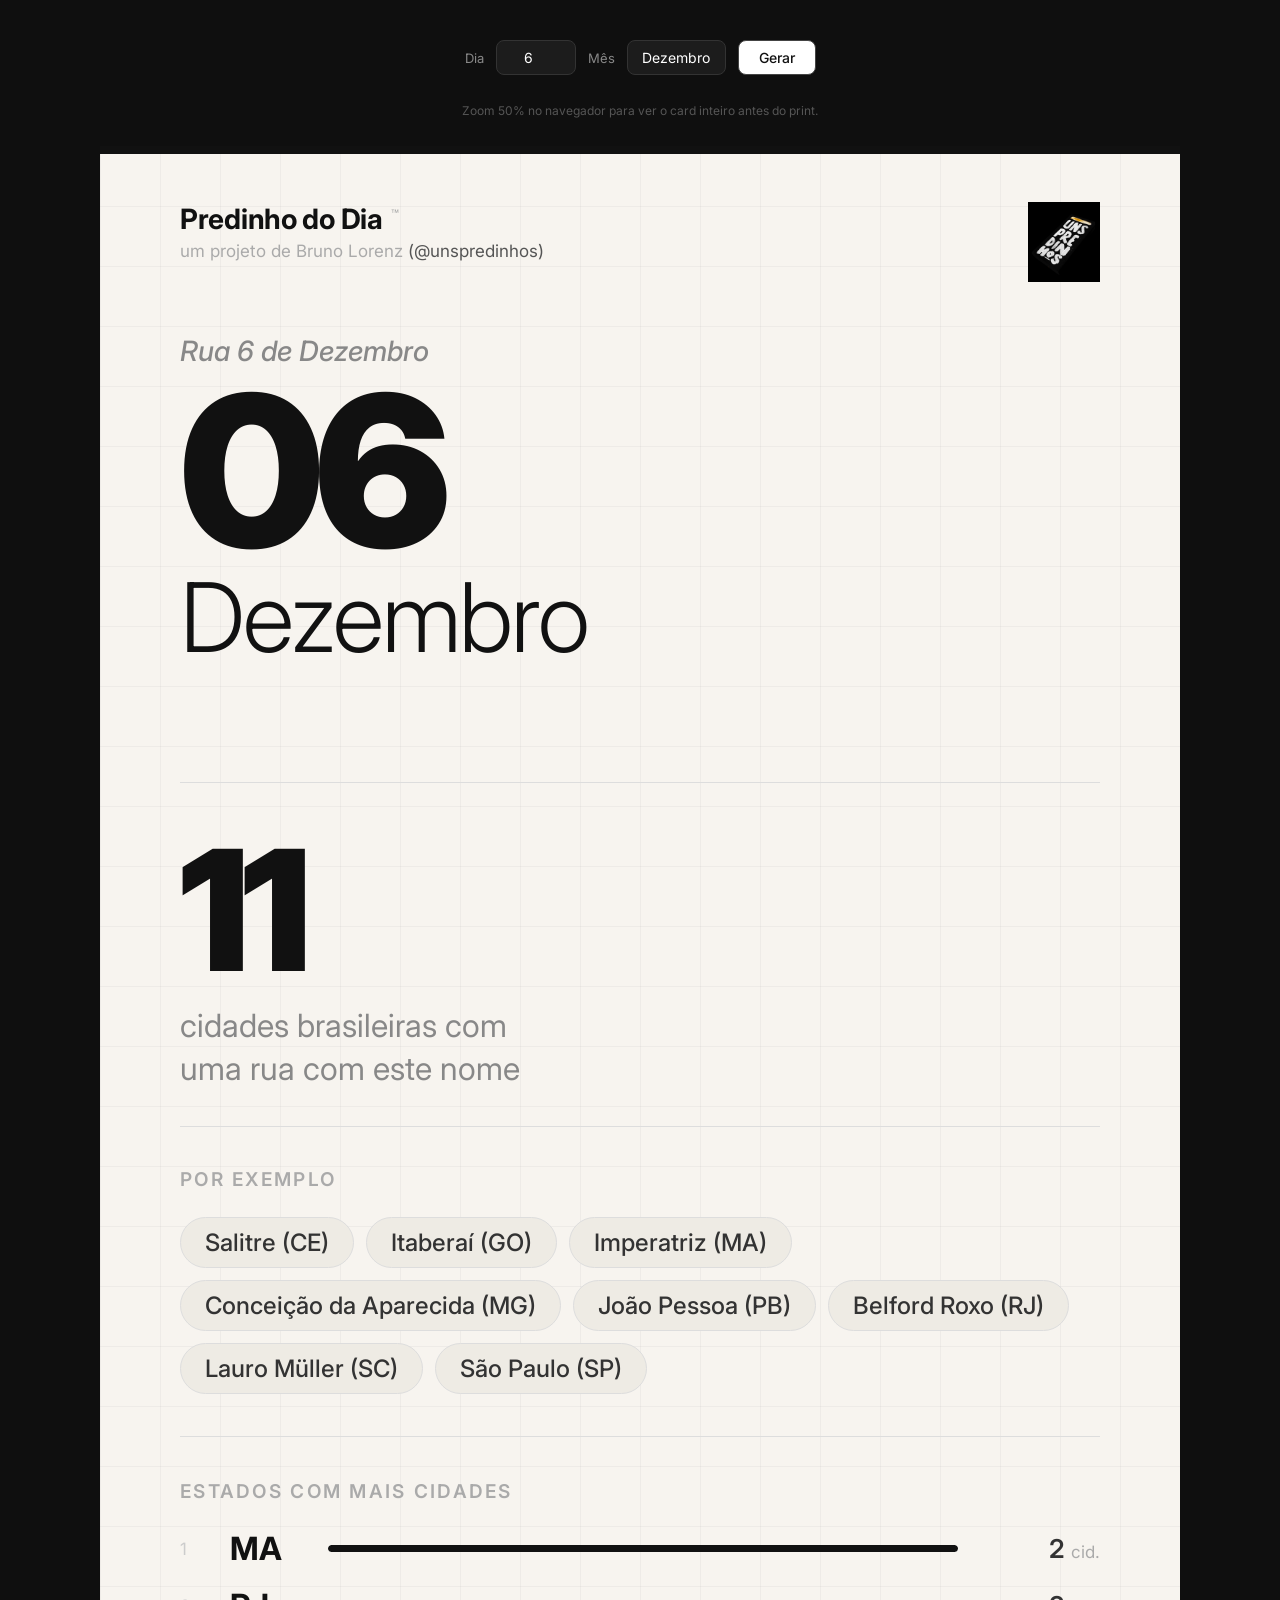
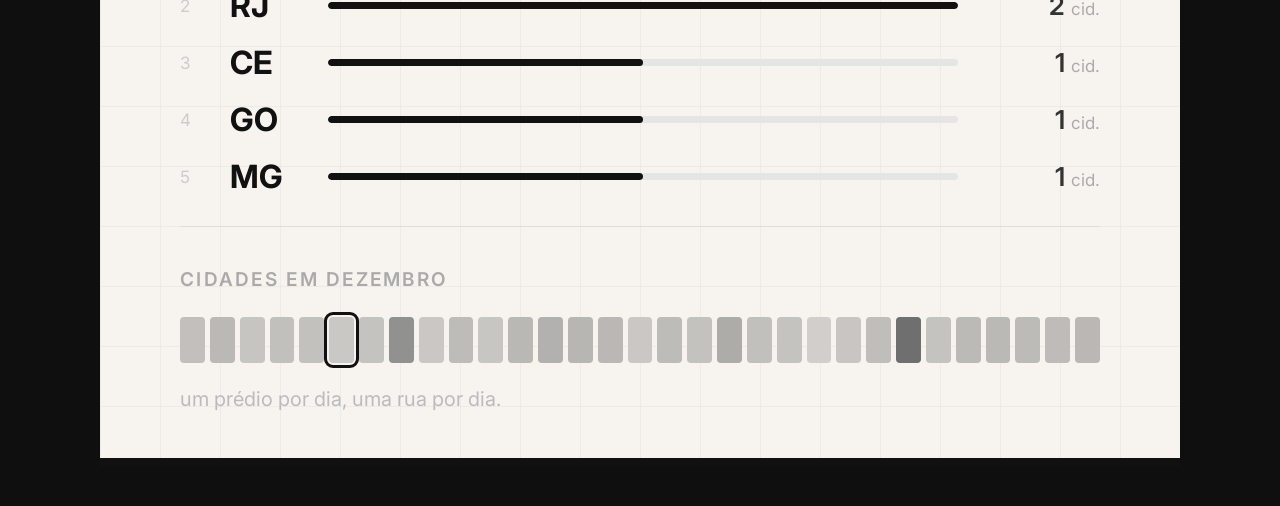
==== commit f93362c2: "card v02" ====
--- a/card/index.html
+++ b/card/index.html
@@ -94,14 +94,14 @@
 
 <div class="controls">
   <label>Dia</label>
-  <input type="number" id="inputDay" min="1" max="31" value="7">
+  <input type="number" id="inputDay" min="1" max="31">
   <label>Mês</label>
   <select id="inputMonth">
     <option value="1">Janeiro</option><option value="2">Fevereiro</option>
     <option value="3">Março</option><option value="4">Abril</option>
     <option value="5">Maio</option><option value="6">Junho</option>
     <option value="7">Julho</option><option value="8">Agosto</option>
-    <option value="9" selected>Setembro</option><option value="10">Outubro</option>
+    <option value="9">Setembro</option><option value="10">Outubro</option>
     <option value="11">Novembro</option><option value="12">Dezembro</option>
   </select>
   <button onclick="updateCard()" style="background:#fff;border:1px solid #444;color:#111;padding:8px 20px;border-radius:8px;font-size:14px;font-family:Inter,sans-serif;cursor:pointer;font-weight:500;">Gerar</button>
@@ -214,6 +214,12 @@
 }
 window.addEventListener('resize', scaleCard);
 scaleCard();
+
+// Inicializa com o dia e mês de hoje
+const _hoje = new Date();
+document.getElementById('inputDay').value  = _hoje.getDate();
+document.getElementById('inputMonth').value = _hoje.getMonth() + 1;
+
 updateCard();
 </script>
 </body>
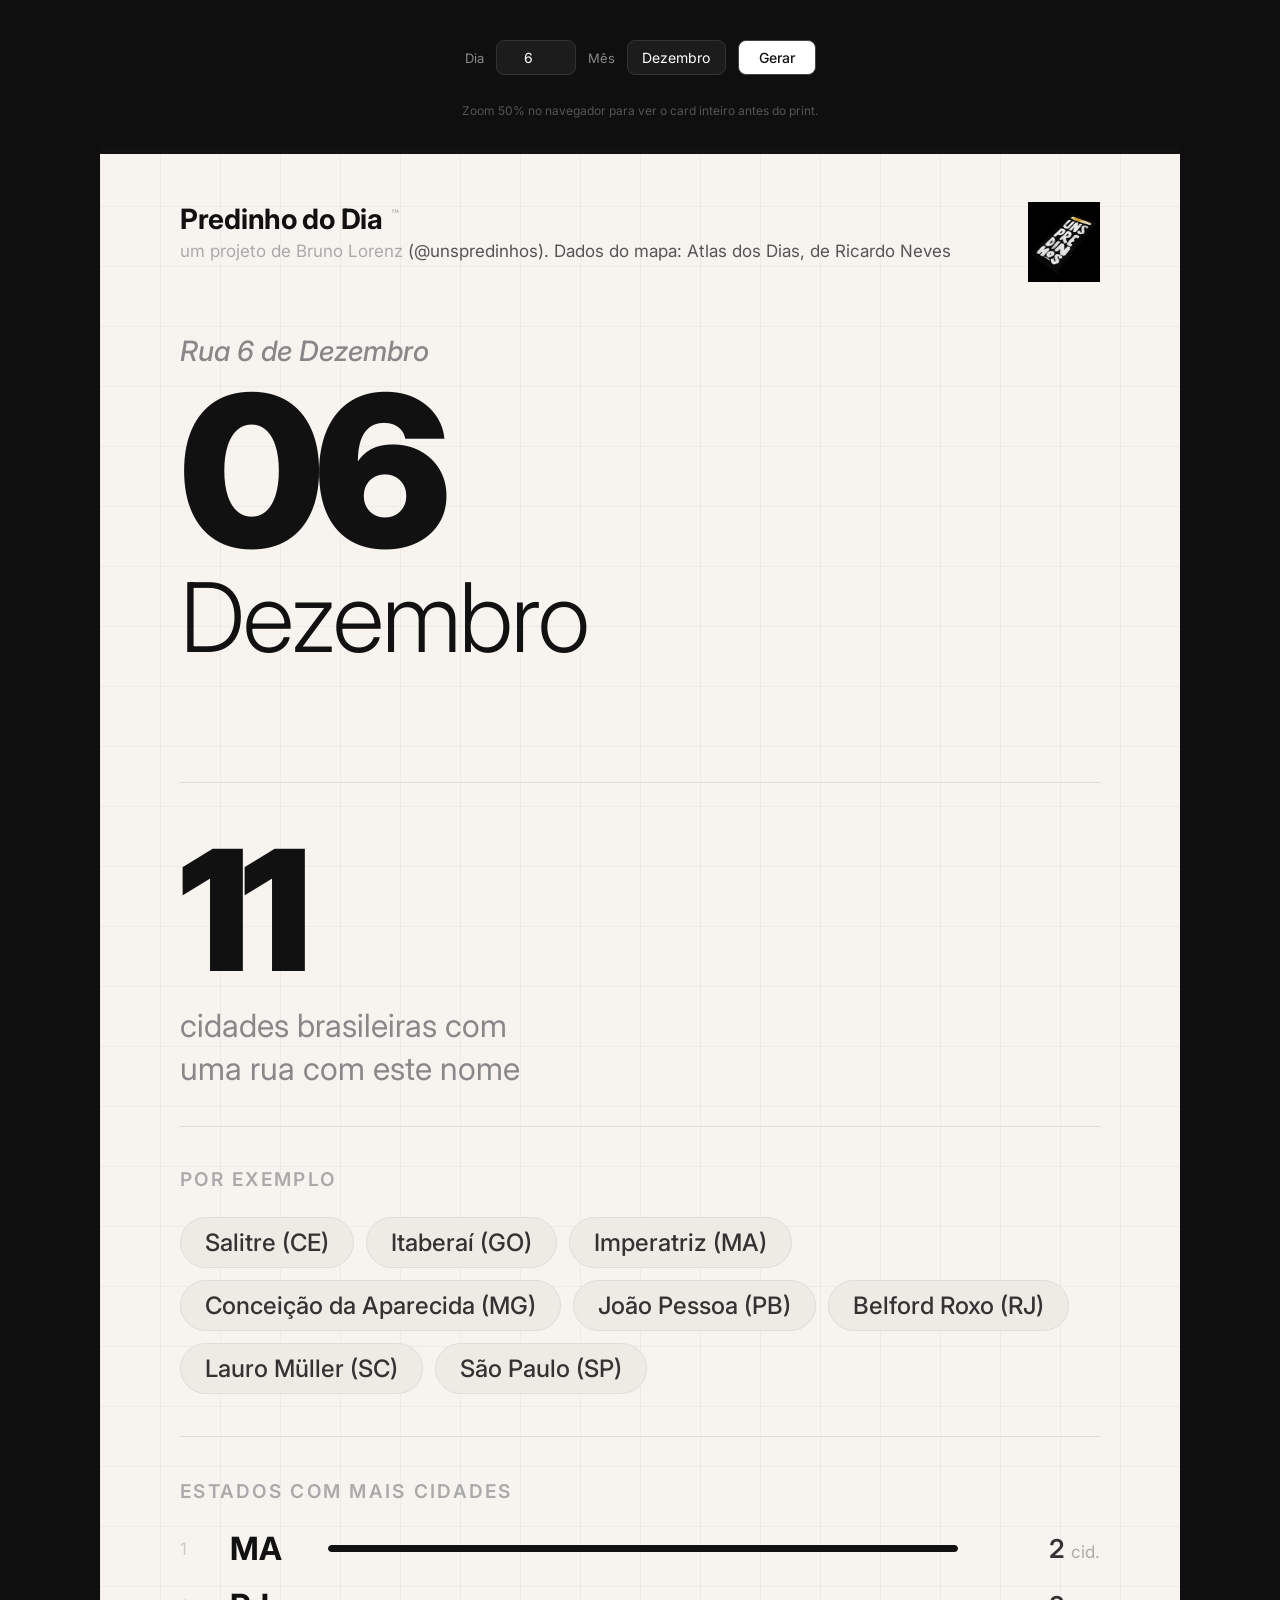
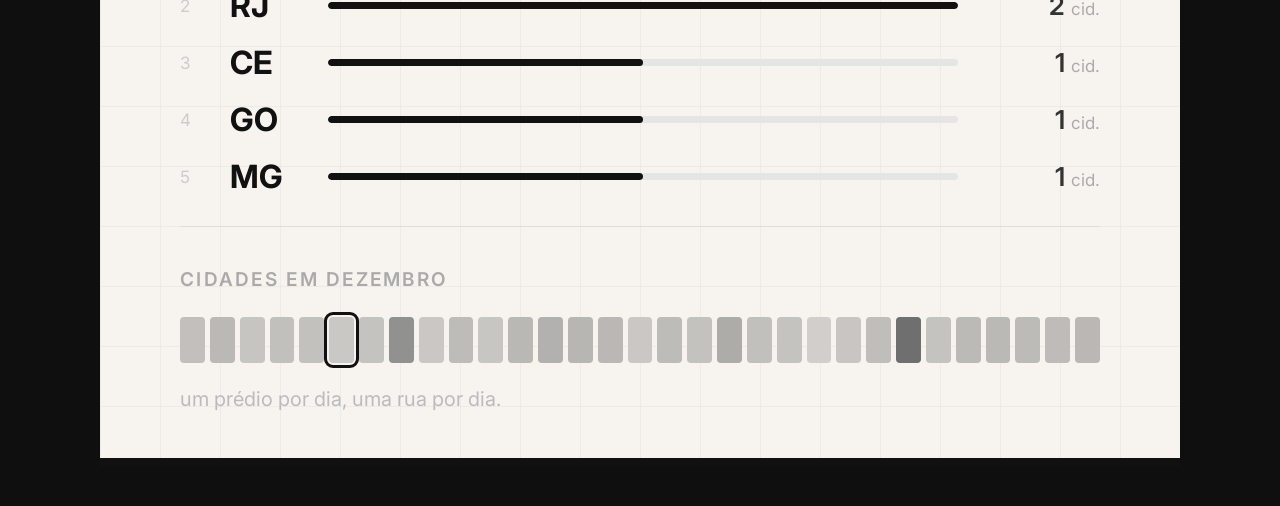
==== commit 3f188450: "Update print statement from 'Hello' to 'Goodbye'" ====
--- a/card/index.html
+++ b/card/index.html
@@ -115,7 +115,7 @@
     <div class="card-brand">
       <div>
         <div class="card-brand-title">Predinho do Dia <sup>™</sup></div>
-        <div class="card-brand-sub">um projeto de Bruno Lorenz <span>(@unspredinhos)</span></div>
+        <div class="card-brand-sub">um projeto de Bruno Lorenz <span>(@unspredinhos). Dados do mapa: Atlas dos Dias, de Ricardo Neves</span></div>
       </div>
       <img class="card-logo" src="[data-uri]" alt="logo">
     </div>
@@ -223,4 +223,4 @@
 updateCard();
 </script>
 </body>
-</html>+</html>
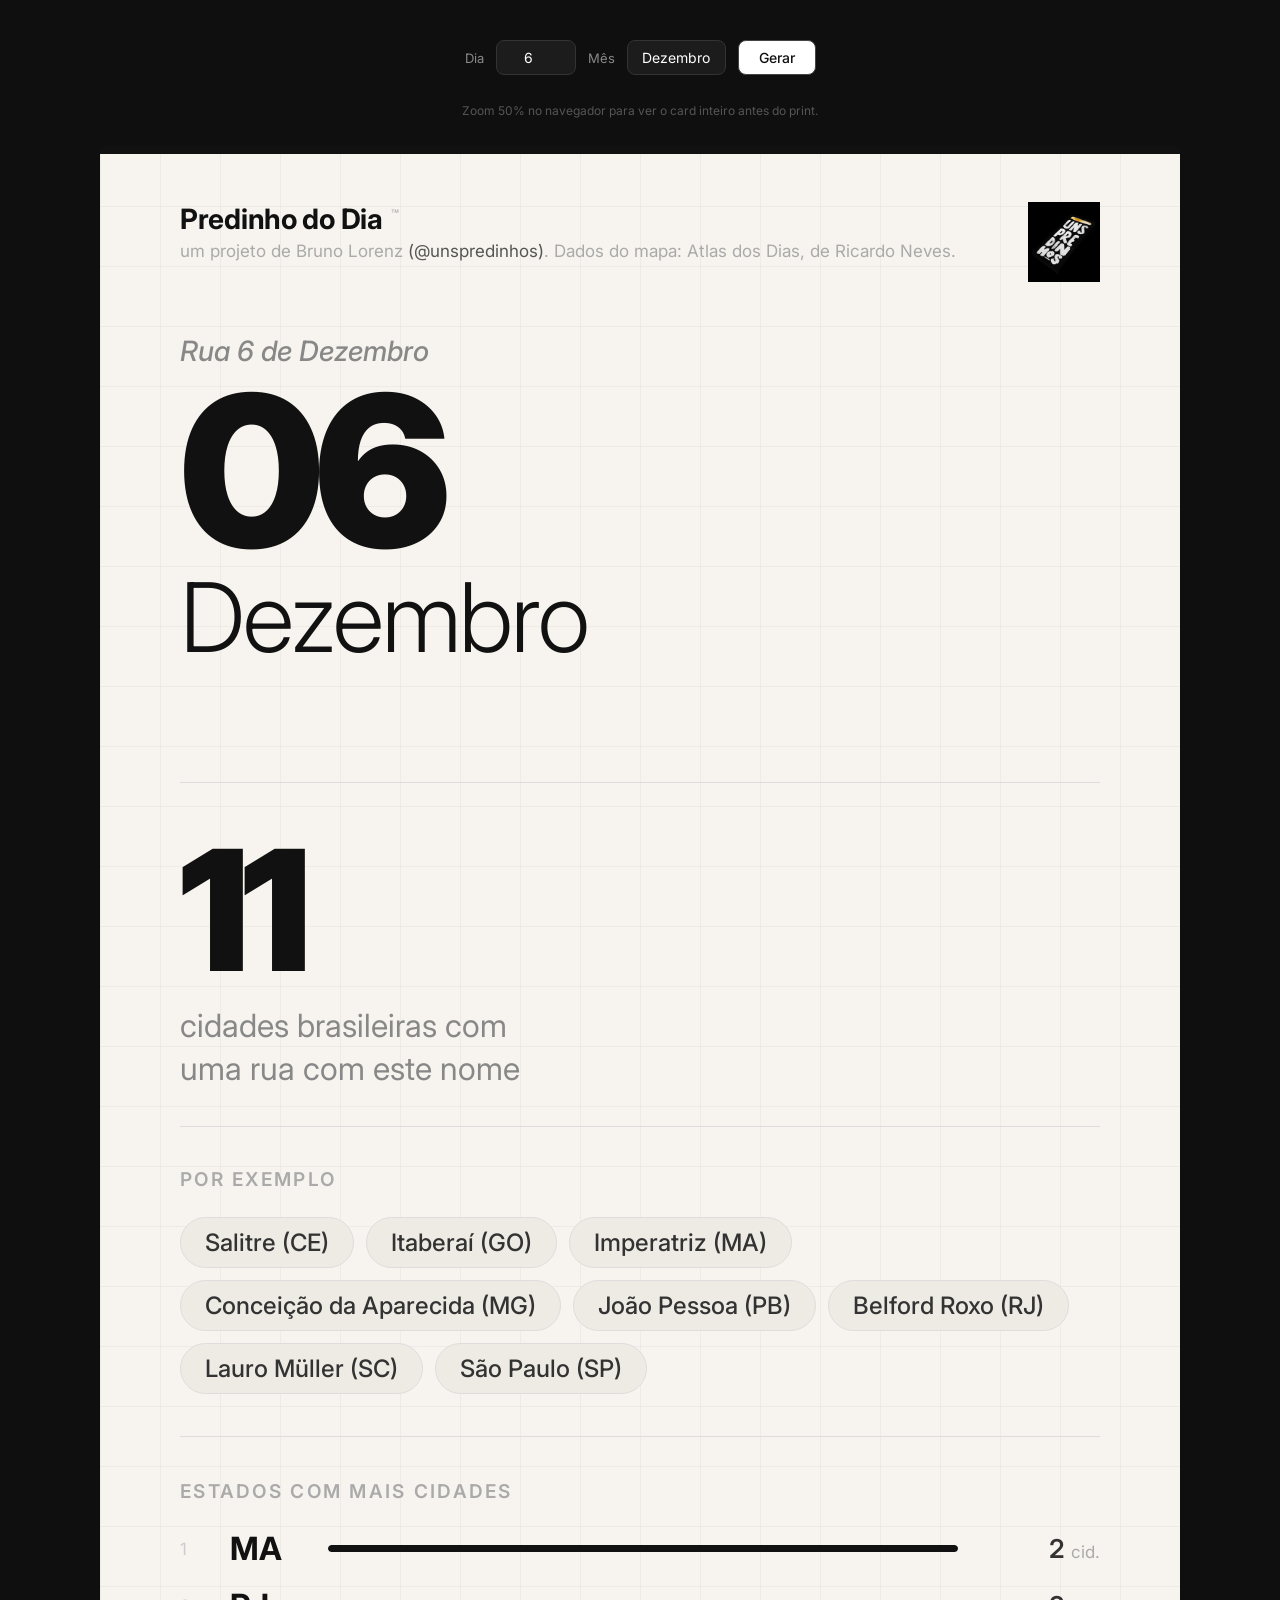
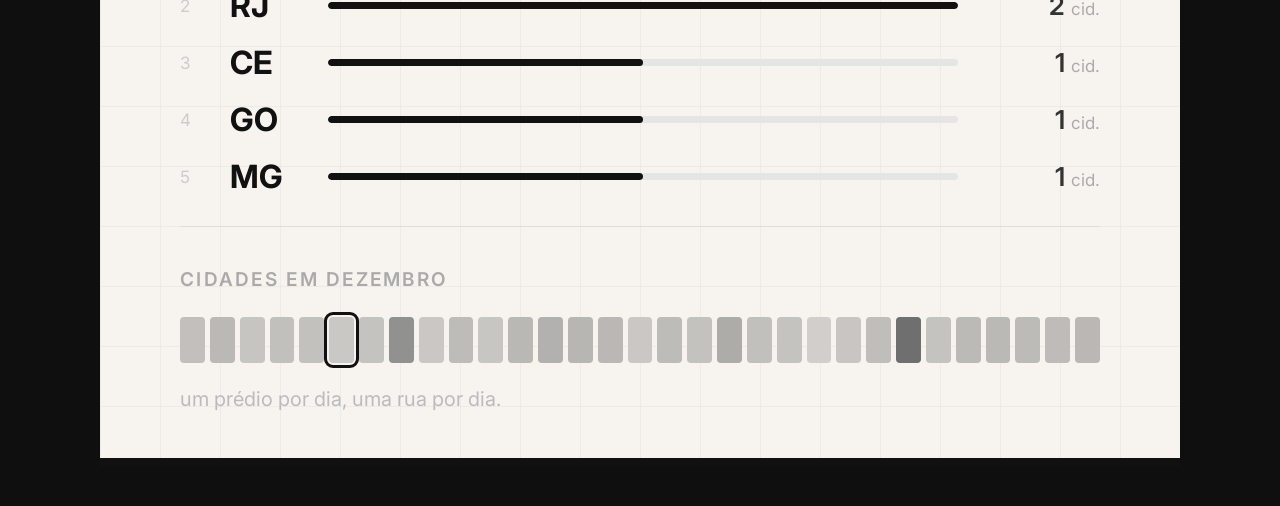
==== commit d3ea77ab: "Update index.html" ====
--- a/card/index.html
+++ b/card/index.html
@@ -115,7 +115,7 @@
     <div class="card-brand">
       <div>
         <div class="card-brand-title">Predinho do Dia <sup>™</sup></div>
-        <div class="card-brand-sub">um projeto de Bruno Lorenz <span>(@unspredinhos). Dados do mapa: Atlas dos Dias, de Ricardo Neves</span></div>
+        <div class="card-brand-sub">um projeto de Bruno Lorenz <span>(@unspredinhos)</span>. Dados do mapa: Atlas dos Dias, de Ricardo Neves.</div>
       </div>
       <img class="card-logo" src="[data-uri]" alt="logo">
     </div>
